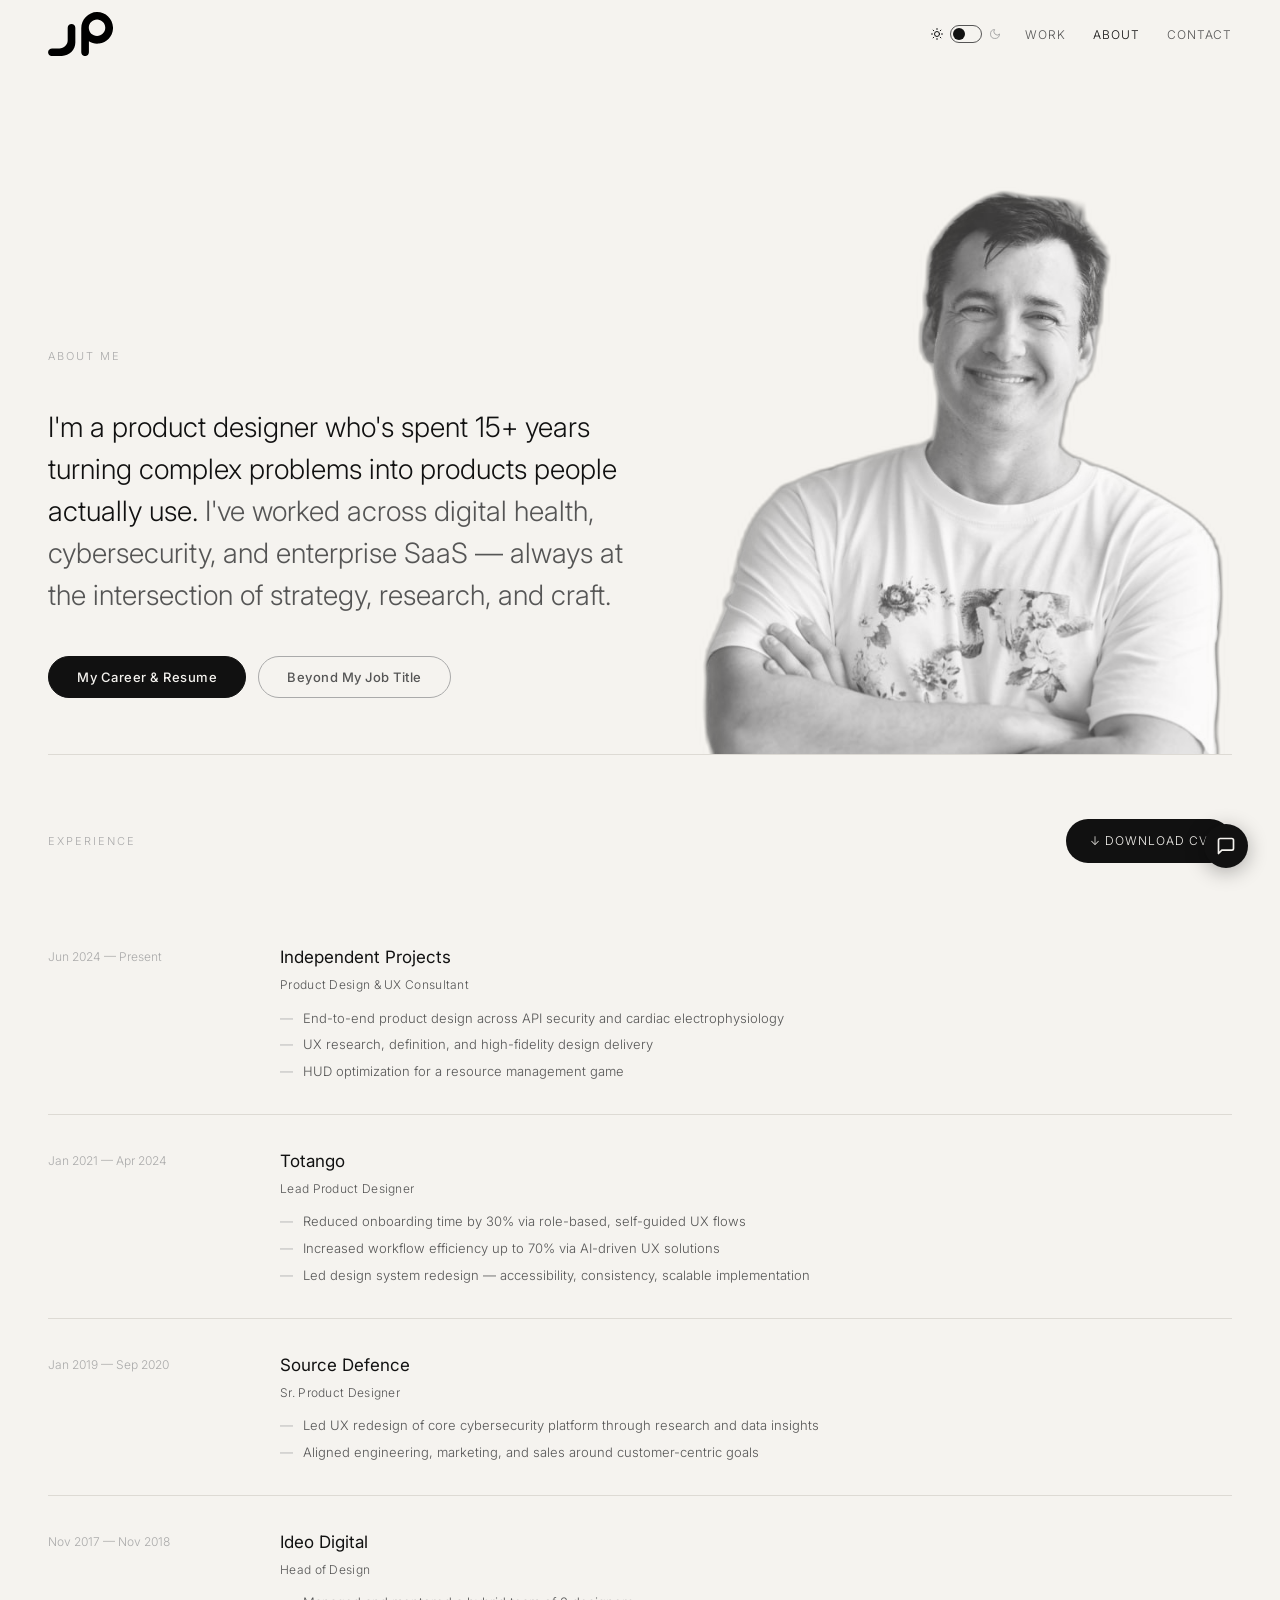
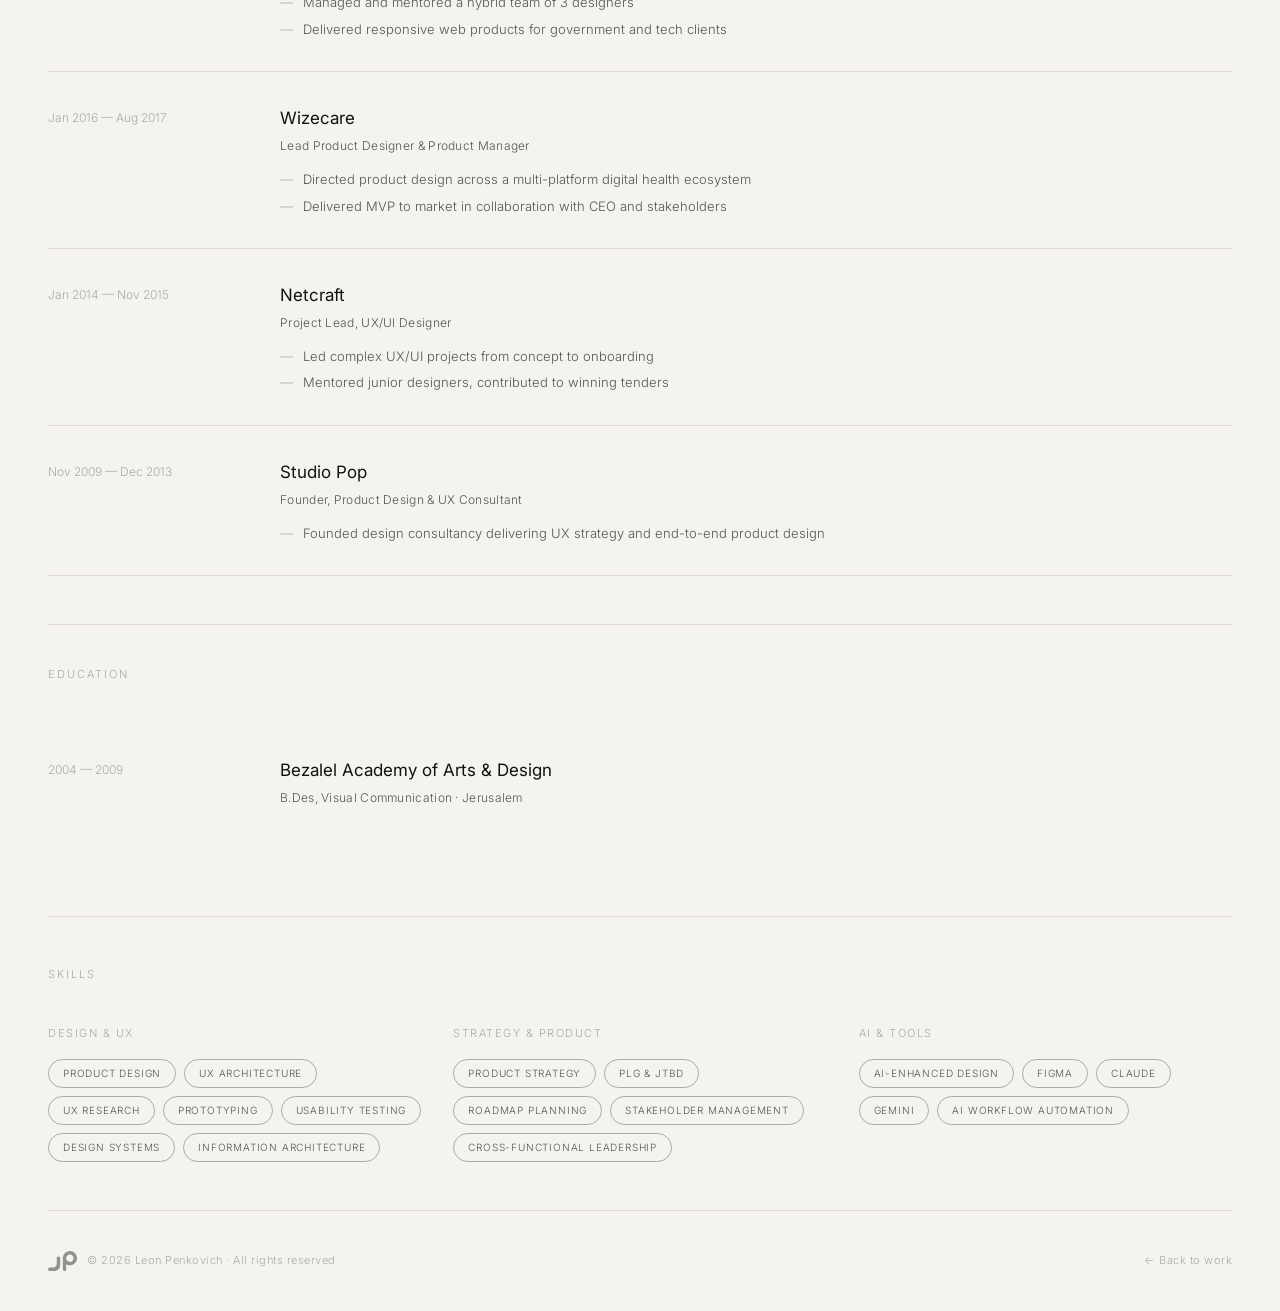
==== about/index.html @ 4296a8f8 "Major update: logo, fonts, thumbnails, chat, nav footer hover effect - Updated logo SVG + dark mode " ====
<!DOCTYPE html>
<html lang="en">
<head>
  <meta charset="UTF-8">
  <meta name="viewport" content="width=device-width, initial-scale=1.0">
  <title>About — Leon Penkovich</title>
  <link rel="stylesheet" href="../css/style.css">
  <link href="https://fonts.googleapis.com/icon?family=Material+Icons" rel="stylesheet">
  <style>
    /* ── About header + tabs ── */
    .about-header {
      padding: 80px 0 0;
      border-bottom: 1px solid var(--border);
      display: flex;
      align-items: flex-end;
      gap: 48px;
    }

    .about-header-text {
      flex: 1;
      padding-bottom: 56px;
      min-width: 0;
    }

    .personal-intro {
      font-size: clamp(20px, 2.5vw, 28px);
      font-weight: 300;
      line-height: 1.5;
      max-width: 680px;
      color: var(--fg);
      margin-bottom: 40px;
    }

    .personal-intro em {
      color: var(--muted);
      font-style: normal;
    }

    .about-tabs {
      display: flex;
      gap: 12px;
      flex-wrap: wrap;
    }

    .about-tab {
      padding: 12px 28px;
      font-size: 13px;
      font-weight: 500;
      letter-spacing: 0.5px;
      border-radius: 999px;
      cursor: pointer;
      border: 1px solid var(--dim);
      background: transparent;
      color: var(--muted);
      transition: color 0.2s, border-color 0.2s, background 0.2s;
      font-family: inherit;
    }

    .about-tab.active {
      background: var(--fg);
      color: var(--bg);
      border-color: var(--fg);
    }

    .about-tab:hover:not(.active) {
      color: var(--fg);
      border-color: var(--fg);
    }

    .about-panel { display: none; }
    .about-panel.visible { display: block; }

    /* ── Personal cards ── */
    .personal-section {
      padding: 64px 0;
    }

    .life-alternating {
      display: flex;
      flex-direction: column;
      gap: 64px;
    }

    .life-item {
      display: flex;
      gap: 64px;
      align-items: center;
    }

    .life-item:nth-child(even) {
      flex-direction: row-reverse;
    }

    .life-item-img {
      width: 340px;
      height: 340px;
      object-fit: cover;
      border-radius: 8px;
      flex-shrink: 0;
      display: block;
    }

    .life-item-text {
      flex: 1;
      display: flex;
      flex-direction: column;
      gap: 10px;
    }

    .life-icon {
      display: flex;
      align-items: center;
      gap: 8px;
      margin-bottom: 2px;
    }

    .life-icon .material-icons {
      font-size: 20px;
      color: var(--muted);
    }

    .life-title {
      font-size: 15px;
      font-weight: 500;
      color: var(--fg);
    }

    .life-desc {
      font-size: 13px;
      color: var(--muted);
      line-height: 1.65;
    }

    /* ── CV section ── */
    .cv-section {
      padding: 64px 0;
      border-bottom: 1px solid var(--border);
    }

    .cv-header-row {
      display: flex;
      justify-content: space-between;
      align-items: center;
      margin-bottom: 48px;
    }

    .cv-download {
      display: inline-flex;
      align-items: center;
      gap: 8px;
      font-size: 12px;
      letter-spacing: 1px;
      text-transform: uppercase;
      color: var(--bg);
      background: var(--fg);
      padding: 12px 24px;
      border-radius: 999px;
      text-decoration: none;
      transition: opacity 0.2s;
    }

    .cv-download:hover { opacity: 0.8; }

    .cv-role {
      display: grid;
      grid-template-columns: 200px 1fr;
      gap: 32px;
      padding: 32px 0;
      border-bottom: 1px solid var(--border);
    }

    .cv-role:last-of-type { border-bottom: none; }

    .cv-period {
      font-size: 12px;
      color: var(--dim);
      padding-top: 4px;
      line-height: 1.6;
    }

    .cv-company {
      font-size: 17px;
      font-weight: 400;
      color: var(--fg);
      margin-bottom: 3px;
    }

    .cv-title {
      font-size: 12px;
      color: var(--muted);
      margin-bottom: 12px;
      letter-spacing: 0.3px;
    }

    .cv-bullets {
      list-style: none;
      display: flex;
      flex-direction: column;
      gap: 6px;
    }

    .cv-bullets li {
      font-size: 13px;
      color: var(--muted);
      line-height: 1.6;
      display: flex;
      gap: 10px;
    }

    .cv-bullets li::before {
      content: '—';
      color: var(--dim);
      flex-shrink: 0;
    }

    /* ── Skills ── */
    .skills-section {
      padding: 48px 0;
      border-bottom: 1px solid var(--border);
    }

    .skills-clusters {
      display: grid;
      grid-template-columns: repeat(3, 1fr);
      gap: 32px;
      margin-top: 32px;
    }

    .skills-cluster-title {
      font-size: 11px;
      letter-spacing: 1.5px;
      text-transform: uppercase;
      color: var(--dim);
      margin-bottom: 16px;
    }

    .skills-tags {
      display: flex;
      flex-wrap: wrap;
      gap: 8px;
    }

    /* Education */
    .edu-row {
      display: grid;
      grid-template-columns: 200px 1fr;
      gap: 32px;
      padding: 32px 0;
    }

    @media (max-width: 900px) {
      .life-item { flex-direction: column !important; gap: 32px; }
      .life-item-img { width: 100%; height: 260px; }
      .skills-clusters { grid-template-columns: 1fr 1fr; }
    }

    @media (max-width: 600px) {
      .cv-role { grid-template-columns: 1fr; gap: 8px; }
      .edu-row { grid-template-columns: 1fr; gap: 8px; }
      .skills-clusters { grid-template-columns: 1fr; }
      .cv-header-row { flex-direction: column; gap: 20px; align-items: flex-start; }
    }
  </style>
</head>
<body class="light">

  <header class="site-nav" id="site-nav">
    <div class="nav-inner">
      <a class="nav-logo" href="/"><img class="nav-logo-img" src="../images/leonpenko_logo.svg" alt="Leon Penkovich"></a>
      <div class="nav-right">
        <button class="nav-toggle" id="theme-toggle" title="Toggle dark/light mode" aria-label="Toggle dark/light mode">
          <span class="nav-toggle-icon sun"><svg width="12" height="12" viewBox="0 0 24 24" fill="none" stroke="currentColor" stroke-width="2" stroke-linecap="round" stroke-linejoin="round"><circle cx="12" cy="12" r="5"/><line x1="12" y1="1" x2="12" y2="3"/><line x1="12" y1="21" x2="12" y2="23"/><line x1="4.22" y1="4.22" x2="5.64" y2="5.64"/><line x1="18.36" y1="18.36" x2="19.78" y2="19.78"/><line x1="1" y1="12" x2="3" y2="12"/><line x1="21" y1="12" x2="23" y2="12"/><line x1="4.22" y1="19.78" x2="5.64" y2="18.36"/><line x1="18.36" y1="5.64" x2="19.78" y2="4.22"/></svg></span>
          <span class="nav-toggle-track"><span class="nav-toggle-thumb"></span></span>
          <span class="nav-toggle-icon moon"><svg width="12" height="12" viewBox="0 0 24 24" fill="none" stroke="currentColor" stroke-width="2" stroke-linecap="round" stroke-linejoin="round"><path d="M21 12.79A9 9 0 1 1 11.21 3 7 7 0 0 0 21 12.79z"/></svg></span>
        </button>
        <ul class="nav-links">
          <li><a href="/#work">Work</a></li>
          <li><a href="/about/" style="color: var(--fg);">About</a></li>
          <li><a href="/#contact">Contact</a></li>
        </ul>
      </div>
    </div>
  </header>

  <div class="wrap">

    <!-- About Header -->
    <section class="about-header">
      <div class="about-header-text">
        <p class="section-label">About Me</p>
        <p class="personal-intro">
          I'm a product designer who's spent 15+ years turning complex problems into products people actually use.
          <em> I've worked across digital health, cybersecurity, and enterprise SaaS — always at the intersection of strategy, research, and craft.</em>
        </p>
        <div class="about-tabs">
          <button class="about-tab active" data-panel="career">My Career &amp; Resume</button>
          <button class="about-tab" data-panel="beyond">Beyond My Job Title</button>
        </div>
      </div>
      <div class="hero-photo">
        <img src="../images/leon-hero.png" alt="Leon Penkovich">
      </div>
    </section>

    <!-- Panel: Career & Resume -->
    <div id="panel-career" class="about-panel visible">

    <!-- CV -->
    <section class="cv-section">
      <div class="cv-header-row">
        <p class="section-label" style="margin-bottom:0;">Experience</p>
        <a class="cv-download" href="https://tinyurl.com/penkoleon" target="_blank" rel="noopener">
          ↓ Download CV
        </a>
      </div>

      <div class="cv-role">
        <div class="cv-period">Jun 2024 — Present</div>
        <div>
          <p class="cv-company">Independent Projects</p>
          <p class="cv-title">Product Design &amp; UX Consultant</p>
          <ul class="cv-bullets">
            <li>End-to-end product design across API security and cardiac electrophysiology</li>
            <li>UX research, definition, and high-fidelity design delivery</li>
            <li>HUD optimization for a resource management game</li>
          </ul>
        </div>
      </div>

      <div class="cv-role">
        <div class="cv-period">Jan 2021 — Apr 2024</div>
        <div>
          <p class="cv-company">Totango</p>
          <p class="cv-title">Lead Product Designer</p>
          <ul class="cv-bullets">
            <li>Reduced onboarding time by 30% via role-based, self-guided UX flows</li>
            <li>Increased workflow efficiency up to 70% via AI-driven UX solutions</li>
            <li>Led design system redesign — accessibility, consistency, scalable implementation</li>
          </ul>
        </div>
      </div>

      <div class="cv-role">
        <div class="cv-period">Jan 2019 — Sep 2020</div>
        <div>
          <p class="cv-company">Source Defence</p>
          <p class="cv-title">Sr. Product Designer</p>
          <ul class="cv-bullets">
            <li>Led UX redesign of core cybersecurity platform through research and data insights</li>
            <li>Aligned engineering, marketing, and sales around customer-centric goals</li>
          </ul>
        </div>
      </div>

      <div class="cv-role">
        <div class="cv-period">Nov 2017 — Nov 2018</div>
        <div>
          <p class="cv-company">Ideo Digital</p>
          <p class="cv-title">Head of Design</p>
          <ul class="cv-bullets">
            <li>Managed and mentored a hybrid team of 3 designers</li>
            <li>Delivered responsive web products for government and tech clients</li>
          </ul>
        </div>
      </div>

      <div class="cv-role">
        <div class="cv-period">Jan 2016 — Aug 2017</div>
        <div>
          <p class="cv-company">Wizecare</p>
          <p class="cv-title">Lead Product Designer &amp; Product Manager</p>
          <ul class="cv-bullets">
            <li>Directed product design across a multi-platform digital health ecosystem</li>
            <li>Delivered MVP to market in collaboration with CEO and stakeholders</li>
          </ul>
        </div>
      </div>

      <div class="cv-role">
        <div class="cv-period">Jan 2014 — Nov 2015</div>
        <div>
          <p class="cv-company">Netcraft</p>
          <p class="cv-title">Project Lead, UX/UI Designer</p>
          <ul class="cv-bullets">
            <li>Led complex UX/UI projects from concept to onboarding</li>
            <li>Mentored junior designers, contributed to winning tenders</li>
          </ul>
        </div>
      </div>

      <div class="cv-role">
        <div class="cv-period">Nov 2009 — Dec 2013</div>
        <div>
          <p class="cv-company">Studio Pop</p>
          <p class="cv-title">Founder, Product Design &amp; UX Consultant</p>
          <ul class="cv-bullets">
            <li>Founded design consultancy delivering UX strategy and end-to-end product design</li>
          </ul>
        </div>
      </div>

      <!-- Education -->
      <div style="margin-top: 48px; padding-top: 40px; border-top: 1px solid var(--border);">
        <p class="section-label">Education</p>
        <div class="edu-row">
          <div class="cv-period">2004 — 2009</div>
          <div>
            <p class="cv-company">Bezalel Academy of Arts &amp; Design</p>
            <p class="cv-title">B.Des, Visual Communication · Jerusalem</p>
          </div>
        </div>
      </div>
    </section>

    <!-- Skills -->
    <section class="skills-section">
      <p class="section-label">Skills</p>
      <div class="skills-clusters">
        <div>
          <p class="skills-cluster-title">Design &amp; UX</p>
          <div class="skills-tags">
            <span class="tag">Product Design</span>
            <span class="tag">UX Architecture</span>
            <span class="tag">UX Research</span>
            <span class="tag">Prototyping</span>
            <span class="tag">Usability Testing</span>
            <span class="tag">Design Systems</span>
            <span class="tag">Information Architecture</span>
          </div>
        </div>
        <div>
          <p class="skills-cluster-title">Strategy &amp; Product</p>
          <div class="skills-tags">
            <span class="tag">Product Strategy</span>
            <span class="tag">PLG &amp; JTBD</span>
            <span class="tag">Roadmap Planning</span>
            <span class="tag">Stakeholder Management</span>
            <span class="tag">Cross-functional Leadership</span>
          </div>
        </div>
        <div>
          <p class="skills-cluster-title">AI &amp; Tools</p>
          <div class="skills-tags">
            <span class="tag">AI-Enhanced Design</span>
            <span class="tag">Figma</span>
            <span class="tag">Claude</span>
            <span class="tag">Gemini</span>
            <span class="tag">AI Workflow Automation</span>
          </div>
        </div>
      </div>
    </section>

    </div><!-- /panel-career -->

    <!-- Panel: Beyond My Job Title -->
    <div id="panel-beyond" class="about-panel">
      <section class="personal-section">
        <div class="life-alternating">

          <div class="life-item">
            <img class="life-item-img" src="../images/about/sports-basketball.jpg" alt="Basketball">
            <div class="life-item-text">
              <div class="life-icon"><span class="material-icons">sports_basketball</span></div>
              <p class="life-title">From hardwood to sand</p>
              <p class="life-desc">After a pro basketball career, I moved to beach volleyball. Still competitive, still loud.</p>
            </div>
          </div>

          <div class="life-item">
            <img class="life-item-img" src="../images/about/gaming-family.jpg" alt="Family gaming">
            <div class="life-item-text">
              <div class="life-icon"><span class="material-icons">sports_esports</span></div>
              <p class="life-title">Gaming since age 7</p>
              <p class="life-desc">Commodore to PlayStation to PC. Couch co-op with my kids by day, late-night with my crew after lights out.</p>
            </div>
          </div>

          <div class="life-item">
            <img class="life-item-img" src="../images/about/sports-beach.jpg" alt="Beach volleyball">
            <div class="life-item-text">
              <div class="life-icon"><span class="material-icons">sports_volleyball</span></div>
              <p class="life-title">Beach volleyball</p>
              <p class="life-desc">Sand, sun, and a lot of "MINE!" — competing on the beach is where I recharge.</p>
            </div>
          </div>

          <div class="life-item">
            <img class="life-item-img" src="../images/about/board-games.jpg" alt="Board games">
            <div class="life-item-text">
              <div class="life-icon"><span class="material-icons">extension</span></div>
              <p class="life-title">Family of dice</p>
              <p class="life-desc">Board games are a family religion. Phones down, laughs up, just enough arguing to keep it fun.</p>
            </div>
          </div>

        </div>
      </section>
    </div><!-- /panel-beyond -->

    <footer>
      <span style="display:flex;align-items:center;gap:10px;">
        <img src="../images/leonpenko_logo.svg" alt="Leon Penkovich" class="footer-logo" style="height:20px;width:auto;opacity:0.4;">
        © 2026 Leon Penkovich · All rights reserved
      </span>
      <a href="/" style="color: var(--dim); text-decoration: none;">← Back to work</a>
    </footer>

  </div>

  <script src="../js/theme.js"></script>
  <script src="../js/chat.js"></script>
  <script>
    document.querySelectorAll('.about-tab').forEach(tab => {
      tab.addEventListener('click', () => {
        document.querySelectorAll('.about-tab').forEach(t => t.classList.remove('active'));
        document.querySelectorAll('.about-panel').forEach(p => p.classList.remove('visible'));
        tab.classList.add('active');
        document.getElementById('panel-' + tab.dataset.panel).classList.add('visible');
      });
    });
  </script>

</body>
</html>
---- css/style.css ----
@import url('https://fonts.googleapis.com/css2?family=Inter:wght@300;400;500&family=Montserrat:wght@300;400;500;600&display=swap');

@view-transition { navigation: auto; }

*, *::before, *::after { box-sizing: border-box; margin: 0; padding: 0; }

/* ── Dark mode (default) ── */
:root {
  --bg:      #0a0a0a;
  --surface: #111111;
  --border:  #1e1e1e;
  --fg:      #e8e4de;
  --muted:   #999999;
  --dim:     #555555;
  --max:     1280px;
}

/* ── Light mode ── */
body.light {
  --bg:      #f5f3ef;
  --surface: #eceae5;
  --border:  #dddad4;
  --fg:      #111111;
  --muted:   #555555;
  --dim:     #aaaaaa;
}

html { scroll-behavior: smooth; }

body {
  background: var(--bg);
  color: var(--fg);
  font-family: 'Inter', system-ui, -apple-system, sans-serif;
  font-weight: 300;
  font-size: 15px;
  line-height: 1.7;
  -webkit-font-smoothing: antialiased;
  transition: background 0.3s, color 0.3s;
}

h1, h2, h3, h4,
.hero-name, .cs-title, .cs-h2, .step-title, .problem-title, .metric-value, .case-card-company {
  font-family: 'Montserrat', 'Inter', sans-serif;
  font-weight: 600;
}

/* ── Layout ── */
.wrap {
  max-width: var(--max);
  margin: 0 auto;
  padding: 0 48px;
}

/* ── Sticky Nav ── */
.site-nav {
  position: sticky;
  top: 0;
  z-index: 200;
  background: var(--bg);
  border-bottom: 1px solid transparent;
  transition: border-color 0.2s, background 0.3s;
}

.site-nav.scrolled {
  border-bottom-color: var(--border);
  backdrop-filter: blur(12px);
  -webkit-backdrop-filter: blur(12px);
  background: color-mix(in srgb, var(--bg) 85%, transparent);
}

.nav-inner {
  max-width: var(--max);
  margin: 0 auto;
  padding: 0 48px;
  height: 68px;
  display: flex;
  justify-content: space-between;
  align-items: center;
}

.nav-logo {
  text-decoration: none;
  display: flex;
  align-items: center;
}

.nav-logo-img {
  height: 44px;
  width: auto;
  display: block;
  transform-origin: left center;
  transition: transform 0.3s ease;
}

body:not(.light) .nav-logo-img,
body:not(.light) .footer-logo {
  filter: invert(1);
}

.site-nav.scrolled .nav-logo-img {
  transform: scale(0.6);
}

.nav-links {
  display: flex;
  gap: 28px;
  list-style: none;
  align-items: center;
}

.nav-links a {
  font-size: 12px;
  letter-spacing: 0.8px;
  text-transform: uppercase;
  color: var(--muted);
  text-decoration: none;
  transition: color 0.2s;
}

.nav-links a:hover { color: var(--fg); }

/* ── Nav right group ── */
.nav-right {
  display: flex;
  align-items: center;
  gap: 24px;
}

/* ── Nav Theme Toggle ── */
.nav-toggle {
  background: none;
  border: none;
  cursor: pointer;
  padding: 0;
  display: flex;
  align-items: center;
  gap: 7px;
}

.nav-toggle-icon {
  display: flex;
  align-items: center;
  color: var(--dim);
  transition: color 0.3s;
}

body.light  .nav-toggle-icon.sun  { color: var(--fg);   }
body:not(.light) .nav-toggle-icon.moon { color: var(--muted); }

.nav-toggle-track {
  width: 32px;
  height: 18px;
  border-radius: 999px;
  border: 1px solid var(--dim);
  position: relative;
  display: block;
  transition: border-color 0.3s;
}

body.light .nav-toggle-track { border-color: var(--muted); }

.nav-toggle-thumb {
  position: absolute;
  top: 2px;
  left: 2px;
  width: 12px;
  height: 12px;
  border-radius: 50%;
  background: var(--muted);
  transition: transform 0.3s, background 0.3s;
  transform: translateX(14px);
}

body.light .nav-toggle-thumb {
  transform: translateX(0);
  background: var(--fg);
}

/* ── Home Hero ── */
.hero {
  padding: 100px 0 0;
  border-bottom: 1px solid var(--border);
  display: flex;
  align-items: flex-end;
  gap: 48px;
}

.hero-text {
  flex: 1;
  padding-bottom: 88px;
  min-width: 0;
}

.hero-photo {
  flex-shrink: 0;
  align-self: flex-end;
  line-height: 0;
}

.hero-photo img {
  height: 605px;
  width: auto;
  display: block;
  view-transition-name: leon-photo;
}

.hero-name {
  font-size: clamp(52px, 6.5vw, 96px);
  font-weight: 300;
  line-height: 1.05;
  letter-spacing: -2px;
  color: var(--fg);
  margin-bottom: 20px;
}

.hero-tagline {
  margin-bottom: 36px;
  font-size: clamp(16px, 1.4vw, 20px);
  font-weight: 400;
  font-weight: 300;
  color: var(--muted);
  max-width: 560px;
  line-height: 1.65;
  margin-bottom: 36px;
}

.hero-tagline br + em {
  display: block;
  margin-top: 10px;
}

.hero-tagline em {
  color: var(--fg);
  font-style: normal;
  font-weight: 500;
}

.hero-cta {
  display: inline-flex;
  gap: 12px;
  align-items: center;
  flex-wrap: wrap;
}

.hero-cta a {
  font-size: 13px;
  font-weight: 500;
  letter-spacing: 0.5px;
  text-decoration: none;
  padding: 12px 28px;
  border-radius: 999px;
  transition: opacity 0.2s, color 0.2s, border-color 0.2s;
}

.hero-cta .cta-primary {
  background: var(--fg);
  color: var(--bg);
  border: 1px solid var(--fg);
}

.hero-cta .cta-primary:hover { opacity: 0.8; }

.hero-cta .cta-secondary {
  background: transparent;
  color: var(--muted);
  border: 1px solid var(--dim);
}

.hero-cta .cta-secondary:hover {
  color: var(--fg);
  border-color: var(--fg);
}

/* ── Beyond the Job Title ── */
.beyond-section {
  padding: 64px 0;
  border-bottom: 1px solid var(--border);
}

.beyond-grid {
  display: grid;
  grid-template-columns: 1fr 1fr;
  gap: 40px;
  margin-top: 32px;
}

.beyond-item {
  display: flex;
  gap: 16px;
}

.beyond-icon {
  font-size: 20px;
  flex-shrink: 0;
  margin-top: 2px;
}

.beyond-text {}

.beyond-title {
  font-size: 14px;
  font-weight: 400;
  color: var(--fg);
  margin-bottom: 4px;
}

.beyond-desc {
  font-size: 13px;
  color: var(--muted);
  line-height: 1.7;
}

/* ── Work List ── */
.work-section {
  padding: 64px 0;
  border-bottom: 1px solid var(--border);
}

.section-label {
  font-size: 11px;
  letter-spacing: 2px;
  text-transform: uppercase;
  color: var(--dim);
  margin-bottom: 40px;
}

.case-list { list-style: none; }

.case-item { border-top: 1px solid var(--border); }
.case-item:last-child { border-bottom: 1px solid var(--border); }

.case-link {
  display: grid;
  grid-template-columns: 56px 1fr auto 32px;
  align-items: center;
  gap: 20px;
  padding: 32px 0;
  text-decoration: none;
  color: inherit;
  transition: opacity 0.2s;
}

.case-link:hover { opacity: 0.6; }

.case-num {
  font-size: 28px;
  font-weight: 300;
  color: var(--dim);
  letter-spacing: -1px;
  line-height: 1;
}

.case-company {
  font-size: 22px;
  font-weight: 400;
  color: var(--fg);
  margin-bottom: 4px;
}

.case-desc {
  font-size: 13px;
  color: var(--muted);
}

.case-tags {
  display: flex;
  gap: 8px;
  flex-wrap: wrap;
  justify-content: flex-end;
}

.tag {
  font-size: 10px;
  letter-spacing: 0.8px;
  text-transform: uppercase;
  color: var(--muted);
  padding: 5px 14px;
  border: 1px solid var(--dim);
  border-radius: 999px;
}

.case-arrow {
  font-size: 20px;
  color: var(--dim);
  transition: transform 0.2s, color 0.2s;
  text-align: right;
}

.case-link:hover .case-arrow {
  transform: translate(4px, -4px);
  color: var(--fg);
}

.case-thumb {
  width: 100%;
  aspect-ratio: 16/7;
  object-fit: cover;
  object-position: top;
  display: block;
  filter: grayscale(15%) brightness(0.85);
  transition: filter 0.3s;
  border-radius: 2px;
  margin-bottom: 32px;
}

.case-item:hover .case-thumb {
  filter: grayscale(0%) brightness(0.95);
}

body.light .case-thumb {
  filter: grayscale(10%) brightness(1);
}

/* ── Contact Section ── */
.contact-section {
  padding: 64px 0;
  border-bottom: 1px solid var(--border);
}

.contact-intro {
  font-size: 15px;
  color: var(--muted);
  max-width: 480px;
  line-height: 1.7;
  margin-bottom: 40px;
}

.contact-layout {
  display: grid;
  grid-template-columns: 1fr 1fr;
  gap: 48px;
  align-items: start;
}

.contact-links-col {}

.contact-row {
  display: flex;
  justify-content: space-between;
  align-items: center;
  padding: 16px 0;
  border-bottom: 1px solid var(--border);
  text-decoration: none;
  color: inherit;
  transition: opacity 0.2s;
}

.contact-row:first-child { border-top: 1px solid var(--border); }
.contact-row:hover { opacity: 0.6; }

.contact-row-label {
  font-size: 11px;
  letter-spacing: 1.5px;
  text-transform: uppercase;
  color: var(--dim);
}

.contact-row-value {
  font-size: 13px;
  color: var(--muted);
}

/* Email form */
.contact-form {
  display: flex;
  flex-direction: column;
  gap: 12px;
}

.form-field {
  display: flex;
  flex-direction: column;
  gap: 6px;
}

.form-label {
  font-size: 10px;
  letter-spacing: 1.5px;
  text-transform: uppercase;
  color: var(--dim);
}

.form-input,
.form-textarea {
  background: var(--surface);
  border: 1px solid var(--border);
  border-radius: 8px;
  padding: 12px 14px;
  font-family: inherit;
  font-size: 13px;
  font-weight: 300;
  color: var(--fg);
  outline: none;
  transition: border-color 0.2s;
  resize: none;
}

.form-input:focus,
.form-textarea:focus {
  border-color: var(--muted);
}

.form-input::placeholder,
.form-textarea::placeholder {
  color: var(--dim);
}

.form-textarea { height: 100px; }

.form-submit {
  background: var(--fg);
  color: var(--bg);
  border: none;
  padding: 13px 28px;
  font-family: inherit;
  font-size: 12px;
  font-weight: 500;
  letter-spacing: 1px;
  text-transform: uppercase;
  cursor: pointer;
  border-radius: 999px;
  transition: opacity 0.2s;
  align-self: flex-start;
}

.form-submit:hover { opacity: 0.8; }

/* ── Footer ── */
footer {
  padding: 40px 0;
  display: flex;
  justify-content: space-between;
  align-items: center;
}

footer span, footer a {
  font-size: 11px;
  color: var(--dim);
  letter-spacing: 0.5px;
  text-decoration: none;
}

/* ══════════════════════════════════════
   CASE STUDY PAGES
══════════════════════════════════════ */

.cs-back {
  padding: 24px 0 0;
  font-size: 12px;
  letter-spacing: 1px;
  text-transform: uppercase;
  color: var(--dim);
  text-decoration: none;
  display: inline-flex;
  align-items: center;
  gap: 8px;
  transition: color 0.2s;
}

.cs-back:hover { color: var(--fg); }

.cs-hero {
  padding: 48px 0 64px;
  border-bottom: 1px solid var(--border);
}

.cs-index {
  font-size: 11px;
  letter-spacing: 2px;
  text-transform: uppercase;
  color: var(--dim);
  margin-bottom: 20px;
}

.cs-title {
  font-size: clamp(36px, 4vw, 60px);
  font-weight: 300;
  line-height: 1.2;
  letter-spacing: -0.3px;
  margin-bottom: 20px;
}

.cs-subtitle {
  font-size: 14px;
  color: var(--muted);
  max-width: 520px;
  line-height: 1.7;
  margin-bottom: 36px;
}

.cs-meta {
  display: flex;
  gap: 40px;
  flex-wrap: wrap;
}

.cs-meta-label {
  font-size: 10px;
  letter-spacing: 1.5px;
  text-transform: uppercase;
  color: var(--dim);
  margin-bottom: 6px;
}

.cs-meta-value {
  font-size: 13px;
  color: var(--muted);
}

.cs-body { padding: 72px 0; }

.cs-section { margin-bottom: 72px; }

.cs-section-header {
  display: flex;
  align-items: center;
  gap: 20px;
  margin-bottom: 36px;
  padding-bottom: 20px;
  border-bottom: 1px solid var(--border);
}

.cs-section-num {
  font-size: 52px;
  font-weight: 300;
  letter-spacing: -3px;
  color: var(--border);
  line-height: 1;
  flex-shrink: 0;
}

body.light .cs-section-num { color: var(--dim); opacity: 0.3; }

.cs-section-title {
  font-size: 12px;
  letter-spacing: 2px;
  text-transform: uppercase;
  color: var(--muted);
  font-weight: 500;
}

.cs-h2 {
  font-size: clamp(22px, 3.5vw, 30px);
  font-weight: 300;
  line-height: 1.3;
  color: var(--fg);
  margin-bottom: 16px;
  letter-spacing: -0.2px;
}

.cs-p {
  font-size: 14px;
  color: var(--muted);
  line-height: 1.85;
  max-width: 600px;
}

.cs-p + .cs-p { margin-top: 16px; }

.problem-grid {
  display: grid;
  grid-template-columns: repeat(auto-fit, minmax(200px, 1fr));
  gap: 1px;
  background: var(--border);
  margin-top: 32px;
  border-radius: 8px;
  overflow: hidden;
}

.problem-card {
  background: var(--bg);
  padding: 28px 24px;
}

.problem-num {
  font-size: 10px;
  letter-spacing: 2px;
  text-transform: uppercase;
  color: var(--dim);
  margin-bottom: 12px;
}

.problem-title {
  font-size: 15px;
  font-weight: 400;
  color: var(--fg);
  margin-bottom: 10px;
  line-height: 1.4;
}

.problem-body {
  font-size: 12px;
  color: var(--muted);
  line-height: 1.7;
}

.problem-who {
  margin-top: 12px;
  font-size: 11px;
  color: var(--dim);
  letter-spacing: 0.5px;
}

.research-list { list-style: none; margin-top: 24px; }

.research-item {
  display: flex;
  gap: 16px;
  padding: 20px 0;
  border-bottom: 1px solid var(--border);
}

.research-item:first-child { border-top: 1px solid var(--border); }

.research-dot {
  width: 6px;
  height: 6px;
  border-radius: 50%;
  background: var(--dim);
  flex-shrink: 0;
  margin-top: 8px;
}

.research-text {
  font-size: 13px;
  color: var(--muted);
  line-height: 1.7;
}

.execution-step {
  margin-bottom: 48px;
  padding-bottom: 48px;
  border-bottom: 1px solid var(--border);
}

.execution-step:last-child { border-bottom: none; padding-bottom: 0; }

.step-label {
  font-size: 10px;
  letter-spacing: 2px;
  text-transform: uppercase;
  color: var(--dim);
  margin-bottom: 12px;
}

.step-title {
  font-size: 20px;
  font-weight: 400;
  color: var(--fg);
  margin-bottom: 12px;
  line-height: 1.3;
}

.step-body {
  font-size: 13px;
  color: var(--muted);
  line-height: 1.8;
  max-width: 580px;
}

.cs-img {
  width: 100%;
  display: block;
  border-radius: 8px;
  margin: 28px 0;
  border: 1px solid var(--border);
  cursor: zoom-in;
}

.metrics-grid {
  display: grid;
  grid-template-columns: repeat(auto-fit, minmax(160px, 1fr));
  gap: 1px;
  background: var(--border);
  margin-top: 32px;
  border-radius: 8px;
  overflow: hidden;
}

.metric {
  background: var(--bg);
  padding: 32px 24px;
}

.metric-value {
  font-size: clamp(32px, 5vw, 48px);
  font-weight: 300;
  color: var(--fg);
  letter-spacing: -1px;
  line-height: 1;
  margin-bottom: 10px;
}

.metric-label {
  font-size: 12px;
  color: var(--muted);
  line-height: 1.5;
}

.quote-block {
  border-left: 1px solid var(--border);
  padding: 4px 24px;
  margin: 28px 0;
}

.quote-text {
  font-size: 15px;
  color: var(--fg);
  font-weight: 300;
  line-height: 1.7;
  font-style: italic;
}

.quote-attr {
  margin-top: 10px;
  font-size: 11px;
  color: var(--dim);
  letter-spacing: 0.5px;
}

/* ── Case Study Next/Prev ── */
.cs-nav-footer {
  display: grid;
  grid-template-columns: 1fr 1fr;
  gap: 2px;
  background: var(--border);
  margin-top: 80px;
  border-radius: 8px;
  overflow: hidden;
}

.cs-nav-link {
  background: var(--bg);
  padding: 36px 40px;
  text-decoration: none;
  color: inherit;
  display: flex;
  flex-direction: column;
  gap: 8px;
  position: relative;
  overflow: hidden;
  transition: background 0.3s;
}

.cs-nav-link::before {
  content: '';
  position: absolute;
  inset: 0;
  background-image: var(--thumb);
  background-size: cover;
  background-position: center top;
  filter: grayscale(100%) brightness(0.5);
  opacity: 0;
  transition: opacity 0.4s ease;
  z-index: 0;
}

.cs-nav-link:hover::before {
  opacity: 0.5;
}

.cs-nav-link:hover { background: var(--bg); }

.cs-nav-link > * {
  position: relative;
  z-index: 1;
}

.cs-nav-link.next { text-align: right; align-items: flex-end; }

.cs-nav-direction {
  font-size: 10px;
  letter-spacing: 2px;
  text-transform: uppercase;
  color: var(--dim);
}

.cs-nav-name {
  font-size: 20px;
  font-weight: 300;
  color: var(--fg);
}

.cs-nav-desc {
  font-size: 12px;
  color: var(--muted);
}

/* ── Lightbox ── */
.lightbox-overlay {
  display: none;
  position: fixed;
  inset: 0;
  background: rgba(0,0,0,0.92);
  z-index: 1000;
  align-items: center;
  justify-content: center;
  padding: 24px;
  cursor: zoom-out;
}

body.light .lightbox-overlay {
  background: rgba(240,237,232,0.95);
}

body.light .lightbox-close {
  color: #999;
}

body.light .lightbox-close:hover {
  color: #111;
}

.lightbox-overlay.open { display: flex; }

.lightbox-img {
  max-width: 100%;
  max-height: 90vh;
  object-fit: contain;
  border-radius: 4px;
  box-shadow: 0 0 80px rgba(0,0,0,0.8);
  cursor: default;
}

.lightbox-close {
  position: fixed;
  top: 20px;
  right: 24px;
  background: none;
  border: none;
  color: #888;
  font-size: 32px;
  cursor: pointer;
  line-height: 1;
  padding: 4px;
  transition: color 0.2s;
}

.lightbox-close:hover { color: #fff; }

/* ── Chat Widget ── */
#chat-widget {
  position: fixed;
  bottom: 32px;
  right: 32px;
  z-index: 400;
}

.chat-btn {
  width: 44px;
  height: 44px;
  border-radius: 50%;
  background: var(--fg);
  color: var(--bg);
  border: none;
  cursor: pointer;
  display: flex;
  align-items: center;
  justify-content: center;
  box-shadow: 0 4px 20px rgba(0,0,0,0.3);
  transition: background 0.3s, color 0.3s, transform 0.2s;
}

.chat-btn:hover,
.chat-btn.active { transform: scale(1.1); }

.chat-panel {
  position: absolute;
  bottom: 56px;
  right: 0;
  width: 320px;
  height: 480px;
  background: var(--bg);
  border: 1px solid var(--border);
  border-radius: 12px;
  overflow: hidden;
  box-shadow: 0 8px 40px rgba(0,0,0,0.25);
  display: flex;
  flex-direction: column;
  transform: scale(0.95) translateY(10px);
  transform-origin: bottom right;
  opacity: 0;
  pointer-events: none;
  transition: transform 0.2s, opacity 0.2s;
}

.chat-panel.open {
  transform: scale(1) translateY(0);
  opacity: 1;
  pointer-events: all;
}

.chat-header {
  display: flex;
  justify-content: space-between;
  align-items: center;
  padding: 14px 16px;
  border-bottom: 1px solid var(--border);
  background: var(--surface);
  flex-shrink: 0;
}

.chat-header-left {
  display: flex;
  align-items: center;
  gap: 10px;
}

.chat-avatar {
  width: 34px;
  height: 34px;
  border-radius: 50%;
  background: var(--fg);
  color: var(--bg);
  display: flex;
  align-items: center;
  justify-content: center;
  font-size: 10px;
  font-weight: 500;
  letter-spacing: 0.5px;
  flex-shrink: 0;
}

.chat-hname {
  font-size: 13px;
  font-weight: 500;
  color: var(--fg);
}

.chat-hsub {
  font-size: 11px;
  color: var(--dim);
  margin-top: 1px;
}

.chat-close {
  background: none;
  border: none;
  color: var(--dim);
  font-size: 22px;
  line-height: 1;
  cursor: pointer;
  padding: 2px;
  transition: color 0.2s;
  font-family: inherit;
}

.chat-close:hover { color: var(--fg); }

.chat-msgs {
  flex: 1;
  overflow-y: auto;
  padding: 16px;
  display: flex;
  flex-direction: column;
  gap: 8px;
  scroll-behavior: smooth;
}

.chat-msgs::-webkit-scrollbar { width: 3px; }
.chat-msgs::-webkit-scrollbar-track { background: transparent; }
.chat-msgs::-webkit-scrollbar-thumb { background: var(--border); border-radius: 2px; }

.chat-bubble {
  max-width: 88%;
  font-size: 13px;
  line-height: 1.6;
  padding: 9px 13px;
  border-radius: 12px;
}

.chat-bubble.bot {
  background: var(--surface);
  color: var(--fg);
  align-self: flex-start;
  border-bottom-left-radius: 3px;
}

.chat-bubble.user {
  background: var(--fg);
  color: var(--bg);
  align-self: flex-end;
  border-bottom-right-radius: 3px;
}

.chat-typing {
  display: flex;
  gap: 5px;
  padding: 11px 14px;
  background: var(--surface);
  border-radius: 12px;
  border-bottom-left-radius: 3px;
  align-self: flex-start;
  width: 50px;
}

.chat-typing span {
  width: 5px;
  height: 5px;
  border-radius: 50%;
  background: var(--dim);
  animation: chat-dot 1.2s infinite;
}

.chat-typing span:nth-child(2) { animation-delay: 0.2s; }
.chat-typing span:nth-child(3) { animation-delay: 0.4s; }

@keyframes chat-dot {
  0%, 60%, 100% { opacity: 0.3; transform: translateY(0); }
  30%            { opacity: 1;   transform: translateY(-4px); }
}

.chat-foot { flex-shrink: 0; }

.chat-opts {
  display: flex;
  flex-wrap: wrap;
  gap: 8px;
  padding: 12px 16px 14px;
}

.chat-opt {
  font-size: 12px;
  padding: 7px 15px;
  border: 1px solid var(--dim);
  border-radius: 999px;
  background: transparent;
  color: var(--muted);
  cursor: pointer;
  font-family: inherit;
  letter-spacing: 0.3px;
  transition: color 0.2s, border-color 0.2s;
}

.chat-opt:hover {
  color: var(--fg);
  border-color: var(--fg);
}

.chat-input-wrap {
  display: flex;
  gap: 8px;
  padding: 10px 14px 12px;
  border-top: 1px solid var(--border);
}

.chat-input-field {
  flex: 1;
  background: var(--surface);
  border: 1px solid var(--border);
  border-radius: 999px;
  padding: 8px 14px;
  font-family: inherit;
  font-size: 13px;
  color: var(--fg);
  outline: none;
  transition: border-color 0.2s;
}

.chat-input-field:focus { border-color: var(--muted); }
.chat-input-field::placeholder { color: var(--dim); }

.chat-send-btn {
  background: var(--fg);
  color: var(--bg);
  border: none;
  border-radius: 50%;
  width: 34px;
  height: 34px;
  flex-shrink: 0;
  cursor: pointer;
  display: flex;
  align-items: center;
  justify-content: center;
  transition: opacity 0.2s;
}

.chat-send-btn:hover { opacity: 0.8; }

.chat-form {
  display: flex;
  flex-direction: column;
  gap: 8px;
  padding: 12px 14px 14px;
  border-top: 1px solid var(--border);
}

.chat-form input,
.chat-form textarea {
  background: var(--surface);
  border: 1px solid var(--border);
  border-radius: 8px;
  padding: 8px 12px;
  font-family: inherit;
  font-size: 13px;
  color: var(--fg);
  outline: none;
  transition: border-color 0.2s;
  resize: none;
}

.chat-form input:focus,
.chat-form textarea:focus { border-color: var(--muted); }

.chat-form input::placeholder,
.chat-form textarea::placeholder { color: var(--dim); }

.chat-form textarea { height: 60px; }

.chat-form-send {
  background: var(--fg);
  color: var(--bg);
  border: none;
  border-radius: 999px;
  padding: 10px;
  font-family: inherit;
  font-size: 12px;
  font-weight: 500;
  letter-spacing: 0.5px;
  cursor: pointer;
  transition: opacity 0.2s;
}

.chat-form-send:hover { opacity: 0.8; }

.chat-form-cal {
  background: transparent;
  color: var(--muted);
  border: none;
  font-family: inherit;
  font-size: 11px;
  letter-spacing: 0.3px;
  cursor: pointer;
  padding: 4px 0;
  text-align: center;
  transition: color 0.2s;
}

.chat-form-cal:hover { color: var(--fg); }

/* ── Mobile ── */
@media (max-width: 900px) {
  .contact-layout { grid-template-columns: 1fr; }
}

@media (max-width: 900px) {
  .hero-photo { display: none; }
}

@media (max-width: 640px) {
  .wrap { padding: 0 20px; }
  .nav-inner { padding: 0 20px; }
  .beyond-grid { grid-template-columns: 1fr; }
  .case-link { grid-template-columns: 40px 1fr 24px; }
  .case-tags { display: none; }
  .contact-layout { grid-template-columns: 1fr; }
  .cs-meta { gap: 24px; }
  .problem-grid { grid-template-columns: 1fr; }
  .metrics-grid { grid-template-columns: 1fr 1fr; }
  .theme-toggle { bottom: 20px; right: 20px; }
}
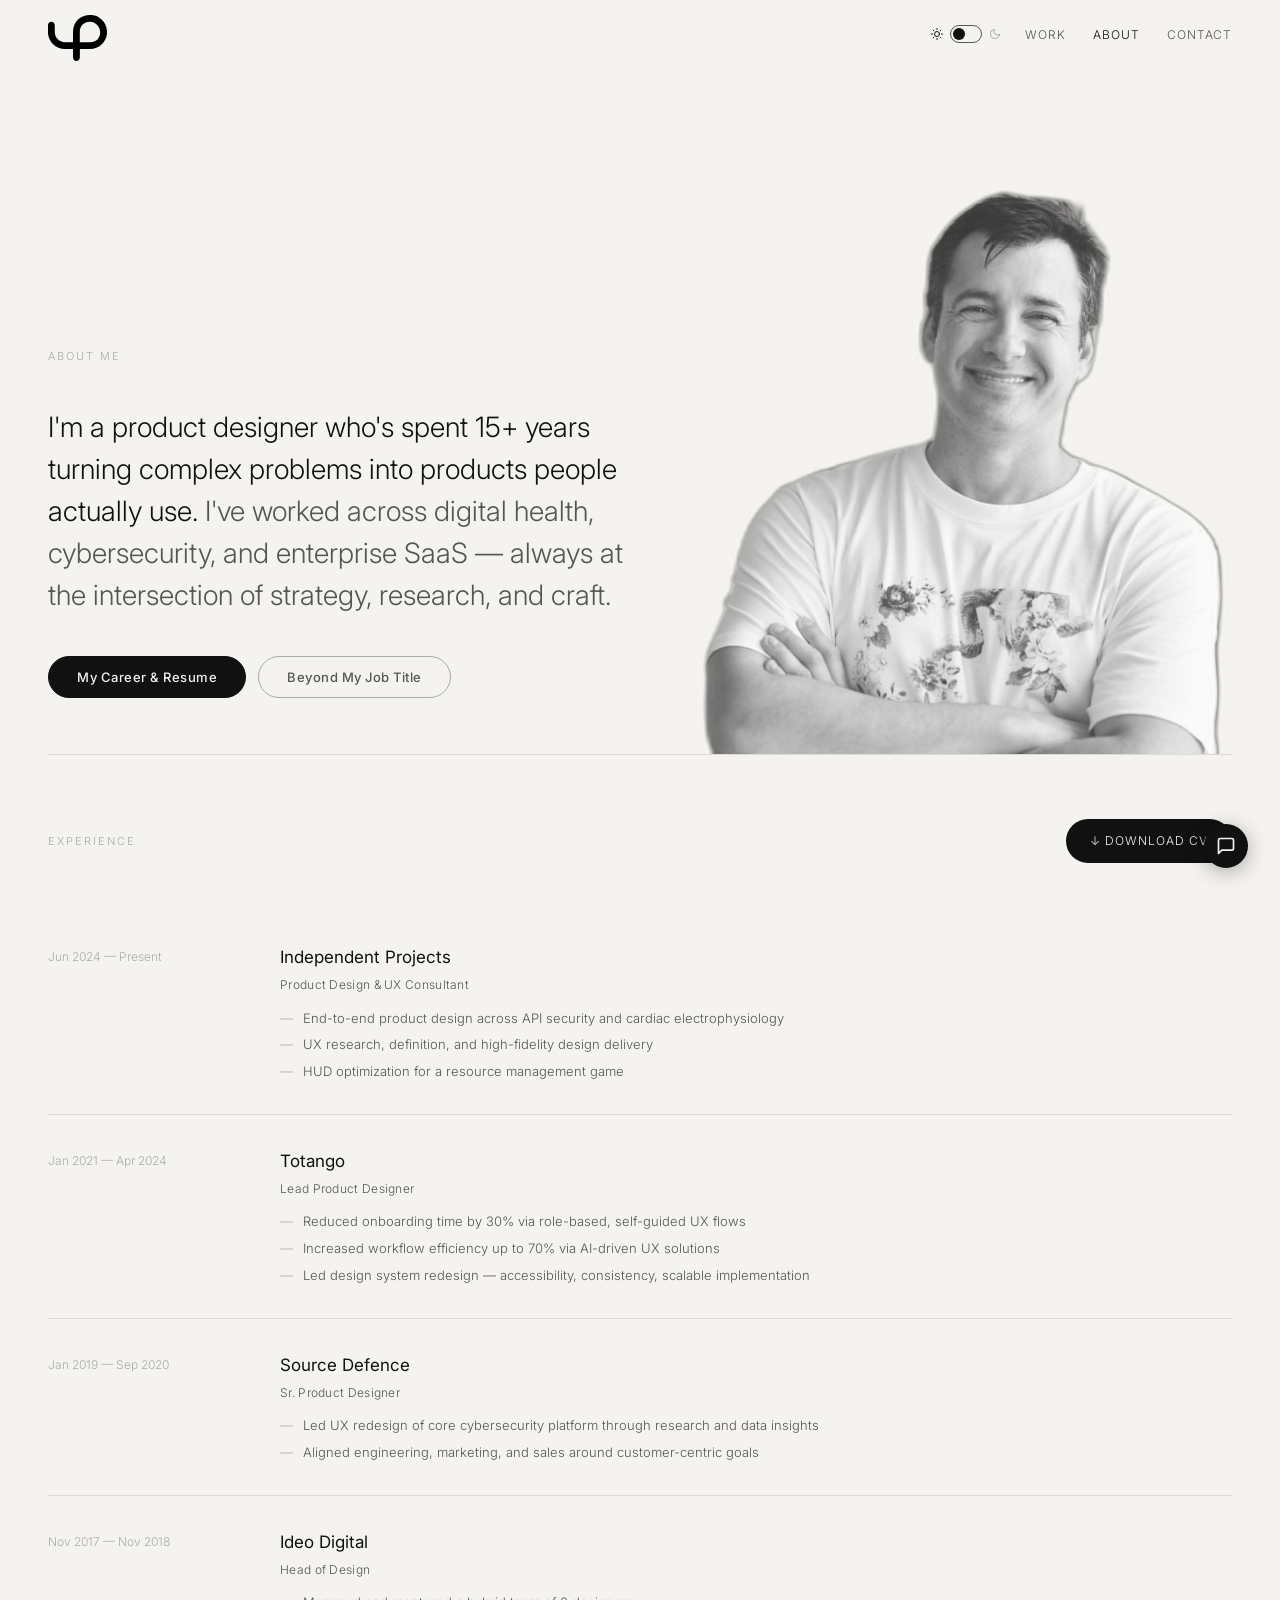
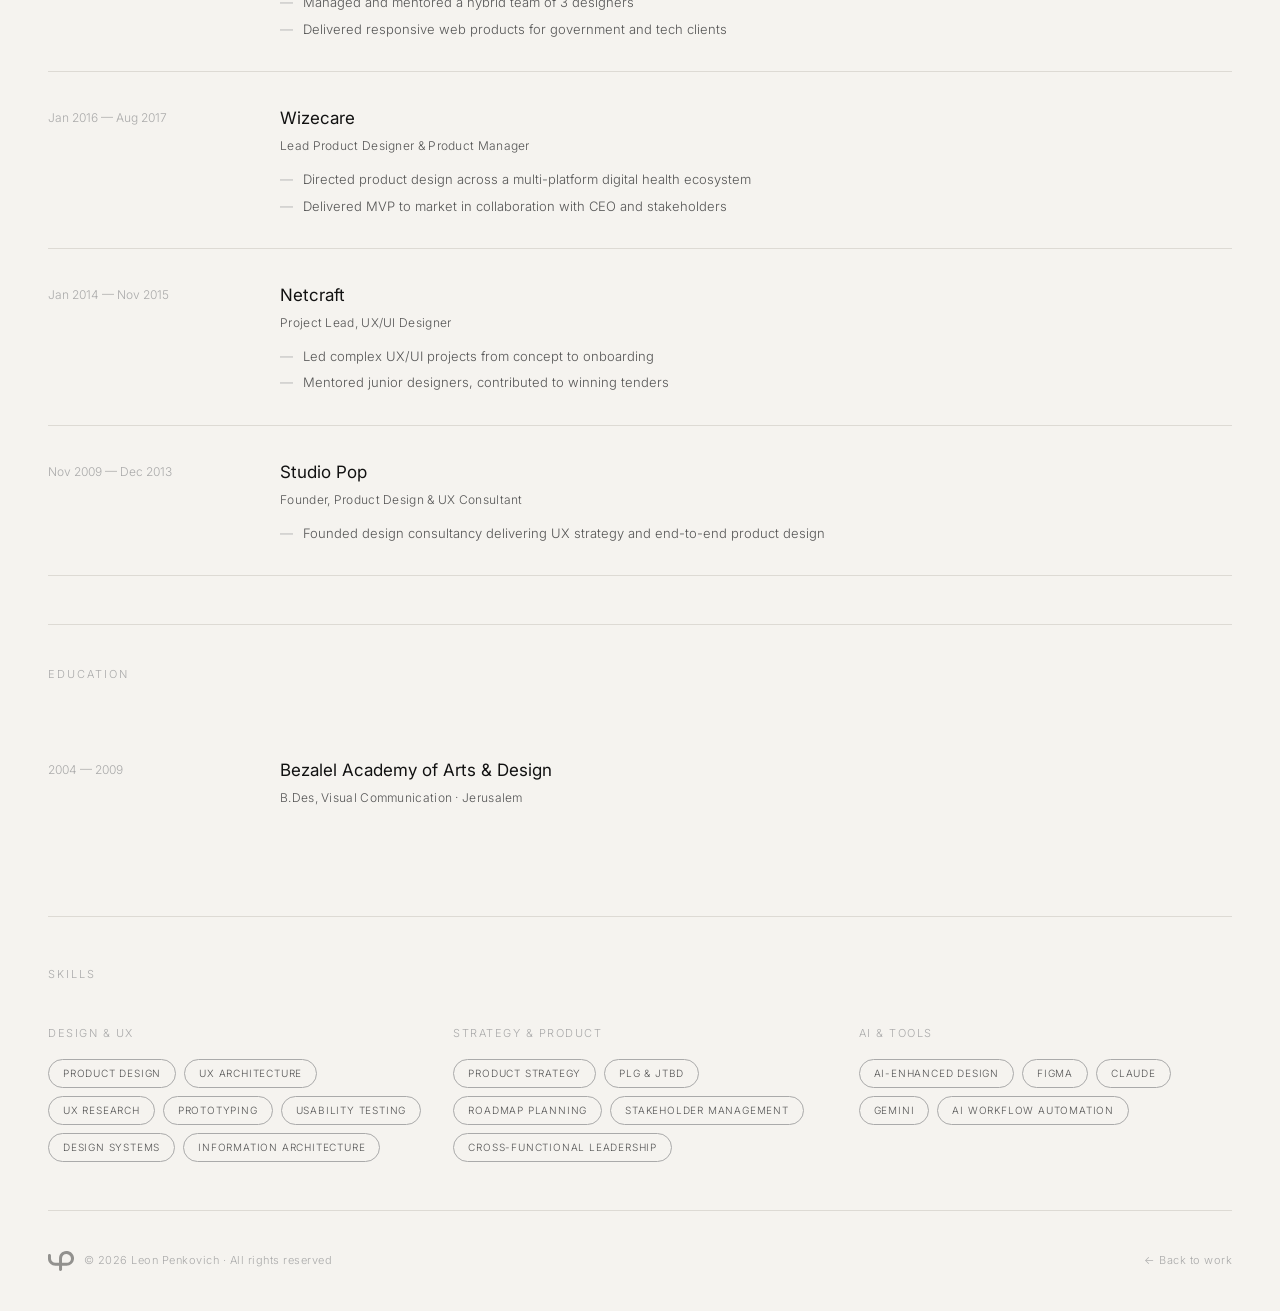
==== commit 88159db4: "Add new logo, favicon, and chat avatar; improve nav and interactions - Replace leonpenko_logo.svg wi" ====
--- a/about/index.html
+++ b/about/index.html
@@ -2,6 +2,7 @@
 <html lang="en">
 <head>
   <meta charset="UTF-8">
+  <link rel="icon" type="image/svg+xml" href="/favicon.svg">
   <meta name="viewport" content="width=device-width, initial-scale=1.0">
   <title>About — Leon Penkovich</title>
   <link rel="stylesheet" href="../css/style.css">
@@ -266,7 +267,7 @@
 
   <header class="site-nav" id="site-nav">
     <div class="nav-inner">
-      <a class="nav-logo" href="/"><img class="nav-logo-img" src="../images/leonpenko_logo.svg" alt="Leon Penkovich"></a>
+      <a class="nav-logo" href="/"><img class="nav-logo-img" src="../images/lp_logo.svg" alt="Leon Penkovich"></a>
       <div class="nav-right">
         <button class="nav-toggle" id="theme-toggle" title="Toggle dark/light mode" aria-label="Toggle dark/light mode">
           <span class="nav-toggle-icon sun"><svg width="12" height="12" viewBox="0 0 24 24" fill="none" stroke="currentColor" stroke-width="2" stroke-linecap="round" stroke-linejoin="round"><circle cx="12" cy="12" r="5"/><line x1="12" y1="1" x2="12" y2="3"/><line x1="12" y1="21" x2="12" y2="23"/><line x1="4.22" y1="4.22" x2="5.64" y2="5.64"/><line x1="18.36" y1="18.36" x2="19.78" y2="19.78"/><line x1="1" y1="12" x2="3" y2="12"/><line x1="21" y1="12" x2="23" y2="12"/><line x1="4.22" y1="19.78" x2="5.64" y2="18.36"/><line x1="18.36" y1="5.64" x2="19.78" y2="4.22"/></svg></span>
@@ -500,7 +501,7 @@
 
     <footer>
       <span style="display:flex;align-items:center;gap:10px;">
-        <img src="../images/leonpenko_logo.svg" alt="Leon Penkovich" class="footer-logo" style="height:20px;width:auto;opacity:0.4;">
+        <img src="../images/lp_logo.svg" alt="Leon Penkovich" class="footer-logo" style="height:20px;width:auto;opacity:0.4;">
         © 2026 Leon Penkovich · All rights reserved
       </span>
       <a href="/" style="color: var(--dim); text-decoration: none;">← Back to work</a>
--- a/css/style.css
+++ b/css/style.css
@@ -12,6 +12,7 @@
   --fg:      #e8e4de;
   --muted:   #999999;
   --dim:     #555555;
+  --accent:  #52B69A;
   --max:     1280px;
 }
 
@@ -23,6 +24,7 @@
   --fg:      #111111;
   --muted:   #555555;
   --dim:     #aaaaaa;
+  --accent:  #168AAD;
 }
 
 html { scroll-behavior: smooth; }
@@ -85,11 +87,12 @@
 }
 
 .nav-logo-img {
-  height: 44px;
+  height: 46px;
   width: auto;
   display: block;
   transform-origin: left center;
   transition: transform 0.3s ease;
+  transform: translateY(4px);
 }
 
 body:not(.light) .nav-logo-img,
@@ -818,6 +821,141 @@
   letter-spacing: 0.5px;
 }
 
+/* ── CSM infographic graph ── */
+.csm-graph-wrap {
+  margin: 0;
+  width: 100%;
+  position: relative;
+}
+
+.csm-graph {
+  display: block;
+  width: 100%;
+}
+
+.csm-graph rect { fill: var(--muted); }
+.csm-graph path[fill="#D2D2D2"] { fill: var(--fg); }
+.csm-graph path[fill="#2B2A2A"] { fill: var(--bg); }
+body.light .csm-graph path[fill="#91E3FC"] { fill: #1E6091; }
+
+.csm-graph .journey-badge {
+  cursor: pointer;
+  transform-box: fill-box;
+  transform-origin: center;
+  transition: transform 0.25s ease;
+}
+.csm-graph .journey-badge:hover {
+  transform: scale(2);
+}
+
+.csm-graph-note {
+  position: absolute;
+  left: 62%;
+  top: 72%;
+  max-width: 170px;
+  font-size: 10px;
+  color: var(--dim);
+  line-height: 1.5;
+  background: color-mix(in srgb, var(--bg) 88%, transparent);
+  padding: 6px 8px;
+  border-radius: 4px;
+}
+
+/* ── Section divider ── */
+.cs-divider {
+  border: none;
+  border-top: 1px solid var(--border);
+  margin: 40px 0 28px;
+}
+
+/* ── Why Customer Success — side-by-side layout ── */
+.csm-why-layout {
+  display: grid;
+  grid-template-columns: 2fr 5fr;
+  gap: 48px;
+  align-items: start;
+  margin-top: 0;
+}
+
+.csm-why-points {
+  list-style: none;
+  padding: 0;
+  margin: 0;
+  display: flex;
+  flex-direction: column;
+  gap: 0;
+}
+
+.csm-why-item {
+  display: flex;
+  align-items: flex-start;
+  gap: 12px;
+  padding: 14px 0;
+  border-bottom: 1px solid var(--border);
+}
+
+.csm-why-item:first-child {
+  padding-top: 0;
+}
+
+.csm-why-item:last-child {
+  border-bottom: none;
+  padding-bottom: 0;
+}
+
+.csm-why-icon {
+  font-size: 18px;
+  line-height: 1;
+  width: 20px;
+  text-align: center;
+  color: var(--fg);
+  flex-shrink: 0;
+  margin-top: 2px;
+  font-variation-settings: 'FILL' 0, 'wght' 300, 'GRAD' 0, 'opsz' 24;
+}
+
+.csm-why-item p {
+  font-size: 14px;
+  color: var(--muted);
+  line-height: 1.6;
+  margin: 0;
+}
+
+@media (max-width: 720px) {
+  .csm-why-layout {
+    grid-template-columns: 1fr;
+    gap: 32px;
+  }
+}
+
+/* ── Decorative background photo block (sub-section level) ── */
+.cs-photo-bg {
+  position: relative;
+  overflow: hidden;
+  min-height: 360px;
+  display: flex;
+  flex-direction: column;
+  justify-content: center;
+  padding: 56px 0;
+  margin-bottom: 40px;
+  border-radius: 8px;
+}
+
+.cs-photo-bg::before {
+  content: '';
+  position: absolute;
+  inset: 0;
+  background: url('../images/csm_pic_with_gradiant.png') right center / 70% auto no-repeat;
+  pointer-events: none;
+  z-index: 0;
+}
+
+.cs-photo-bg > * {
+  position: relative;
+  z-index: 2;
+  max-width: 52%;
+}
+
 /* ── Case Study Next/Prev ── */
 .cs-nav-footer {
   display: grid;
@@ -1015,9 +1153,6 @@
   display: flex;
   align-items: center;
   justify-content: center;
-  font-size: 10px;
-  font-weight: 500;
-  letter-spacing: 0.5px;
   flex-shrink: 0;
 }
 
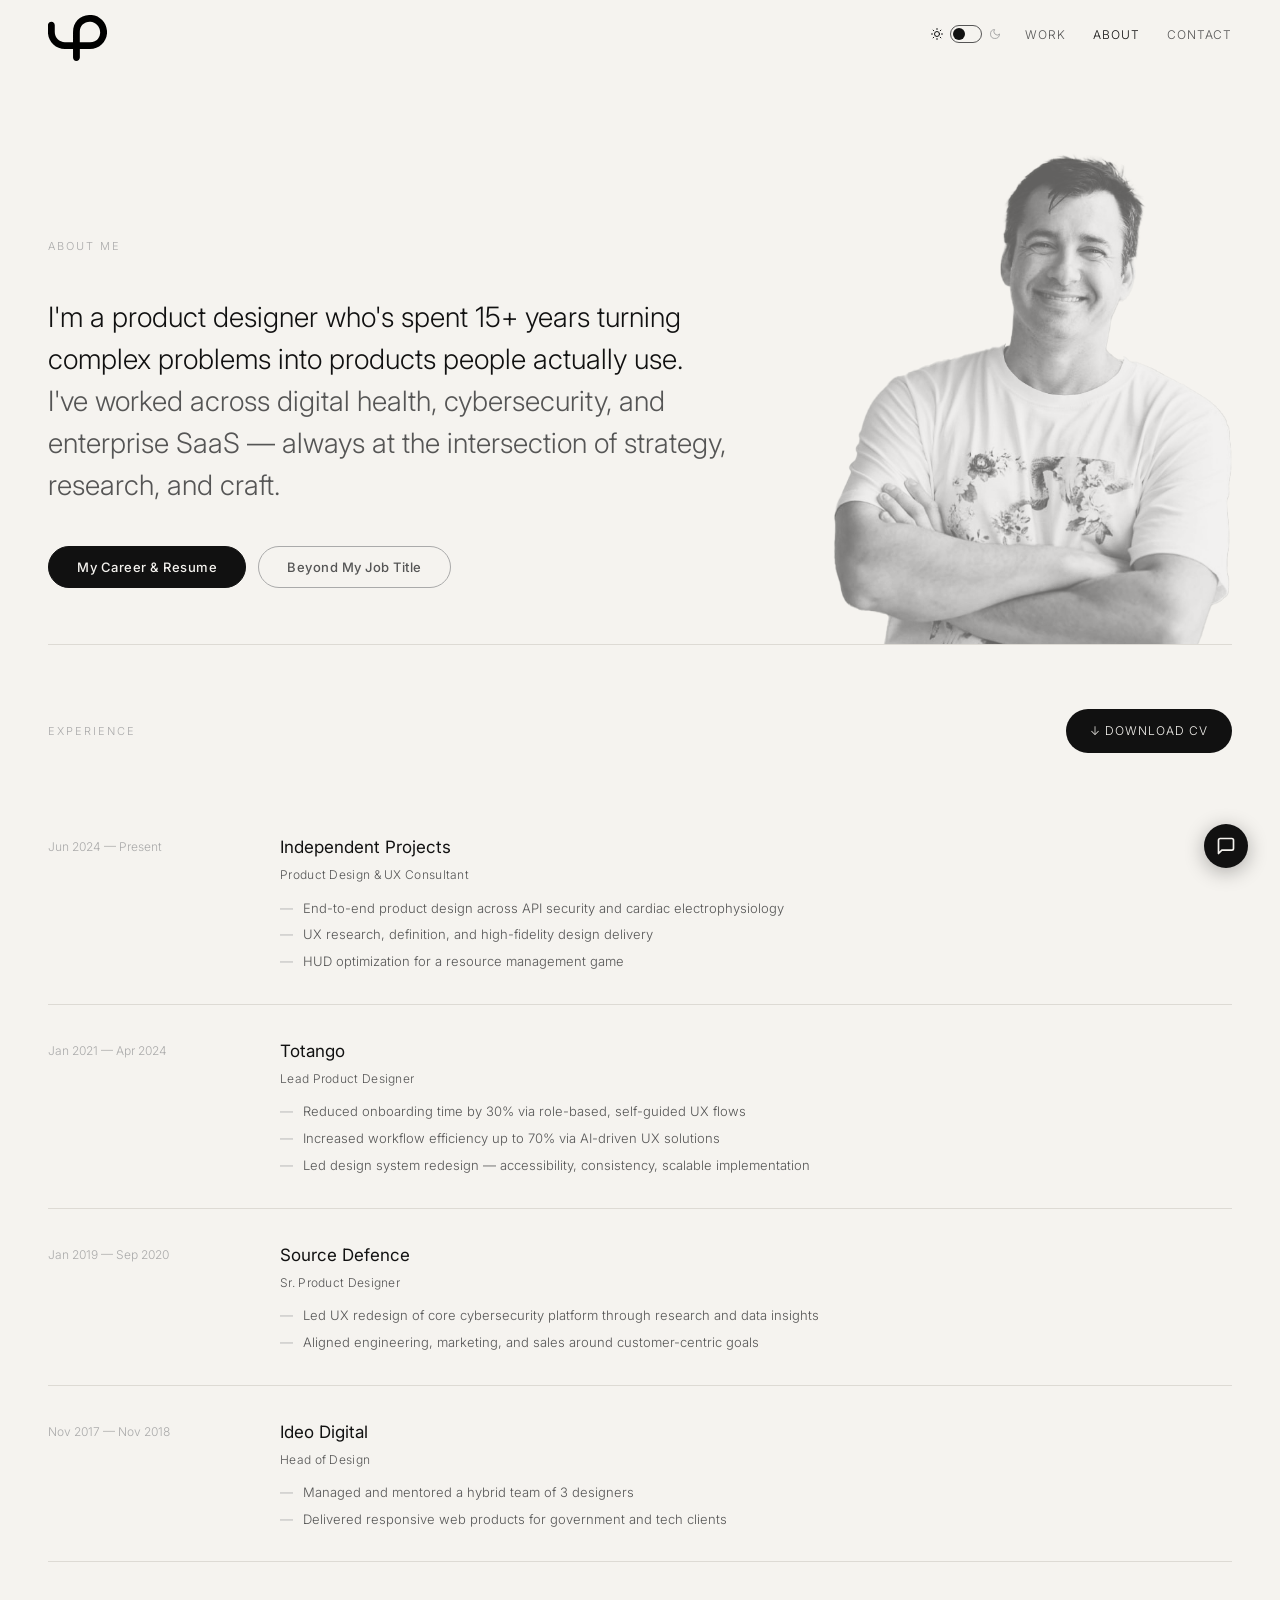
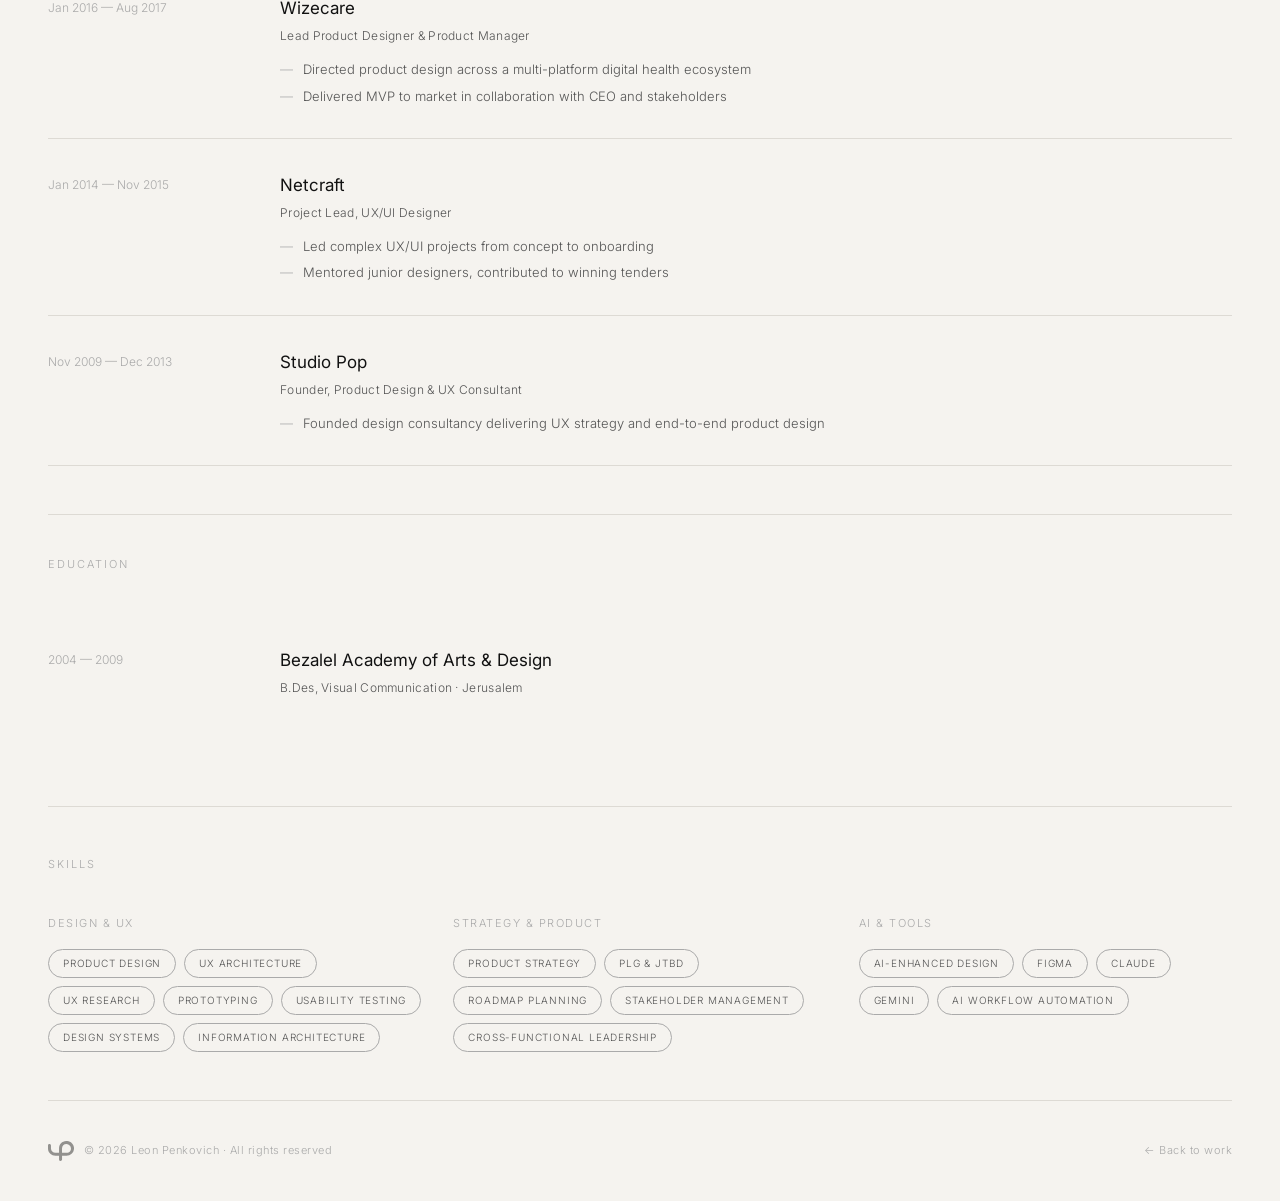
==== commit bb9054f4: "Major update: leafs hero animation, about page redesign, responsive fixes - Add leafs SVG wind anima" ====
--- a/about/index.html
+++ b/about/index.html
@@ -76,6 +76,45 @@
       padding: 64px 0;
     }
 
+    /* ── Beyond split layout ── */
+    .beyond-split {
+      display: grid;
+      grid-template-columns: 1fr 1fr;
+      gap: 64px;
+      padding: 48px 0;
+      align-items: start;
+    }
+
+    .beyond-topics {
+      display: flex;
+      flex-direction: column;
+      gap: 48px;
+    }
+
+    .beyond-topic {
+      display: flex;
+      flex-direction: column;
+      gap: 10px;
+    }
+
+    .beyond-images {
+      display: flex;
+      flex-direction: column;
+      gap: 20px;
+    }
+
+    .beyond-images img {
+      width: 100%;
+      aspect-ratio: 4/3;
+      object-fit: cover;
+      border-radius: 10px;
+      display: block;
+      filter: grayscale(15%);
+      transition: filter 0.3s;
+    }
+
+    .beyond-images img:hover { filter: grayscale(0%); }
+
     .life-alternating {
       display: flex;
       flex-direction: column;
@@ -84,12 +123,8 @@
 
     .life-item {
       display: flex;
-      gap: 64px;
+      gap: 48px;
       align-items: center;
-    }
-
-    .life-item:nth-child(even) {
-      flex-direction: row-reverse;
     }
 
     .life-item-img {
@@ -98,6 +133,20 @@
       object-fit: cover;
       border-radius: 8px;
       flex-shrink: 0;
+      display: block;
+    }
+
+    .life-img-wrap {
+      width: 55%;
+      flex-shrink: 0;
+      border-radius: 10px;
+      overflow: hidden;
+      line-height: 0;
+    }
+
+    .life-img-wrap img {
+      width: 100%;
+      height: auto;
       display: block;
     }
 
@@ -250,9 +299,40 @@
     }
 
     @media (max-width: 900px) {
-      .life-item { flex-direction: column !important; gap: 32px; }
+      /* all items stack: text first, image below */
+      .life-item { flex-direction: column !important; gap: 24px; overflow: hidden; }
+      .life-item--img-left { flex-direction: column-reverse !important; }
       .life-item-img { width: 100%; height: 260px; }
+      .life-img-wrap {
+        width: 100%;
+        border-radius: 8px;
+      }
       .skills-clusters { grid-template-columns: 1fr 1fr; }
+      .beyond-split { grid-template-columns: 1fr; gap: 32px; }
+      .beyond-images { order: -1; }
+
+      /* Show photo on mobile — override global display:none */
+      .hero-photo {
+        display: flex !important;
+        justify-content: center;
+        width: 100%;
+      }
+      .about-header {
+        flex-direction: column-reverse;
+        align-items: stretch;
+        padding-top: 48px;
+        gap: 24px;
+      }
+      .about-header-text {
+        padding-bottom: 32px;
+        text-align: center;
+      }
+      .about-tabs { justify-content: center; }
+      .hero-photo img {
+        height: auto;
+        width: 60%;
+        max-width: 320px;
+      }
     }
 
     @media (max-width: 600px) {
@@ -299,7 +379,7 @@
         </div>
       </div>
       <div class="hero-photo">
-        <img src="../images/leon-hero.png" alt="Leon Penkovich">
+        <img id="about-photo" src="../images/leon_pic_2.png" alt="Leon Penkovich">
       </div>
     </section>
 
@@ -459,39 +539,39 @@
       <section class="personal-section">
         <div class="life-alternating">
 
-          <div class="life-item">
-            <img class="life-item-img" src="../images/about/sports-basketball.jpg" alt="Basketball">
+          <!-- Still in the Game: text left, image right -->
+          <div class="life-item life-item--img-right">
             <div class="life-item-text">
               <div class="life-icon"><span class="material-icons">sports_basketball</span></div>
-              <p class="life-title">From hardwood to sand</p>
-              <p class="life-desc">After a pro basketball career, I moved to beach volleyball. Still competitive, still loud.</p>
+              <p class="life-title">Still in the Game</p>
+              <p class="life-desc">From league basketball to beach volleyball — sport is my reset button. Still competing, still learning what performance under pressure really means.</p>
+            </div>
+            <div class="life-img-wrap">
+              <img src="../images/about/still_in_the_game.jpg" alt="Still in the game">
             </div>
           </div>
 
-          <div class="life-item">
-            <img class="life-item-img" src="../images/about/gaming-family.jpg" alt="Family gaming">
+          <!-- Bonus Time: image left, text right -->
+          <div class="life-item life-item--img-left">
+            <div class="life-img-wrap">
+              <img src="../images/about/bonus_time.jpg" alt="Bonus time">
+            </div>
             <div class="life-item-text">
               <div class="life-icon"><span class="material-icons">sports_esports</span></div>
-              <p class="life-title">Gaming since age 7</p>
-              <p class="life-desc">Commodore to PlayStation to PC. Couch co-op with my kids by day, late-night with my crew after lights out.</p>
+              <p class="life-title">Bonus Time</p>
+              <p class="life-desc">Commodore 64 to PlayStation to PC. Gaming runs deep — from late-night solo sessions to couch co-op with my kids. Where play meets design most directly.</p>
             </div>
           </div>
 
-          <div class="life-item">
-            <img class="life-item-img" src="../images/about/sports-beach.jpg" alt="Beach volleyball">
+          <!-- Family of Dice: text left, image right -->
+          <div class="life-item life-item--img-right">
             <div class="life-item-text">
-              <div class="life-icon"><span class="material-icons">sports_volleyball</span></div>
-              <p class="life-title">Beach volleyball</p>
-              <p class="life-desc">Sand, sun, and a lot of "MINE!" — competing on the beach is where I recharge.</p>
+              <div class="life-icon"><span class="material-icons">casino</span></div>
+              <p class="life-title">Family of Dice</p>
+              <p class="life-desc">Board games are a family religion at our house. Phones down, dice out — just enough trash talk to keep it interesting.</p>
             </div>
-          </div>
-
-          <div class="life-item">
-            <img class="life-item-img" src="../images/about/board-games.jpg" alt="Board games">
-            <div class="life-item-text">
-              <div class="life-icon"><span class="material-icons">extension</span></div>
-              <p class="life-title">Family of dice</p>
-              <p class="life-desc">Board games are a family religion. Phones down, laughs up, just enough arguing to keep it fun.</p>
+            <div class="life-img-wrap">
+              <img src="../images/about/family_of_dice.jpg" alt="Family of dice">
             </div>
           </div>
 
@@ -512,12 +592,16 @@
   <script src="../js/theme.js"></script>
   <script src="../js/chat.js"></script>
   <script>
+    const tabPhotos = { career: '../images/leon_pic_2.png', beyond: '../images/leon_pic_1.png' };
+    const aboutPhoto = document.getElementById('about-photo');
+
     document.querySelectorAll('.about-tab').forEach(tab => {
       tab.addEventListener('click', () => {
         document.querySelectorAll('.about-tab').forEach(t => t.classList.remove('active'));
         document.querySelectorAll('.about-panel').forEach(p => p.classList.remove('visible'));
         tab.classList.add('active');
         document.getElementById('panel-' + tab.dataset.panel).classList.add('visible');
+        if (tabPhotos[tab.dataset.panel]) aboutPhoto.src = tabPhotos[tab.dataset.panel];
       });
     });
   </script>
--- a/css/style.css
+++ b/css/style.css
@@ -14,6 +14,9 @@
   --dim:     #555555;
   --accent:  #52B69A;
   --max:     1280px;
+  --leaf-front: #1e1e1e;
+  --leaf-mid:   #282828;
+  --leaf-back:  #333333;
 }
 
 /* ── Light mode ── */
@@ -25,6 +28,9 @@
   --muted:   #555555;
   --dim:     #aaaaaa;
   --accent:  #168AAD;
+  --leaf-front: #dddad4;
+  --leaf-mid:   #e5e2dc;
+  --leaf-back:  #eeebe7;
 }
 
 html { scroll-behavior: smooth; }
@@ -201,11 +207,37 @@
 }
 
 .hero-photo img {
-  height: 605px;
+  height: min(545px, 55vh);
   width: auto;
   display: block;
   view-transition-name: leon-photo;
 }
+
+/* leaf SVG theme fills — used by both leaves-full and leaves-min */
+.lf1 { fill: var(--leaf-mid); stroke-width: 0px; }
+.lf2 { fill: none; stroke-width: 0px; }
+.lf3 { fill: var(--leaf-back); stroke-width: 0px; }
+.lf4 { fill: var(--leaf-front); stroke-width: 0px; }
+
+.hero-leaves-wrap {
+  position: relative;
+  width: 480px;
+  height: 480px;
+  transform-origin: 50% 100%;
+  transition: transform 0.5s cubic-bezier(0.25, 0.46, 0.45, 0.94);
+  will-change: transform;
+}
+
+.hero-leaves-wrap svg {
+  position: absolute;
+  top: 0; left: 0;
+  width: 100%; height: 100%;
+  display: block;
+  transition: opacity 0.6s ease-out;
+}
+
+.leaves-full { opacity: 1; }
+.leaves-min  { opacity: 0; }
 
 .hero-name {
   font-size: clamp(52px, 6.5vw, 96px);
@@ -660,6 +692,94 @@
 
 .cs-p + .cs-p { margin-top: 16px; }
 
+/* Problem pairs: two columns side by side */
+.problem-pairs-grid {
+  display: grid;
+  grid-template-columns: 1fr 1fr;
+  grid-template-rows: auto auto auto;
+  column-gap: 24px;
+  row-gap: 0;
+  margin-top: 32px;
+}
+
+.problem-pairs-grid--3 {
+  grid-template-columns: repeat(3, 1fr);
+}
+
+.problem-pair {
+  display: grid;
+  grid-template-rows: subgrid;
+  grid-row: span 3;
+  background: var(--bg);
+  border: 1px solid var(--border);
+  border-radius: 12px;
+  overflow: hidden;
+}
+
+.problem-card-top {
+  padding: 32px 28px 24px;
+}
+
+.problem-pair-img-wrap {
+  overflow: hidden;
+  width: 100%;
+  min-height: 240px;
+}
+
+.problem-pair-img {
+  width: 100%;
+  height: 100%;
+  display: block;
+  object-fit: cover;
+  object-position: center top;
+}
+
+body.light .problem-pair-img--evidence {
+  mix-blend-mode: multiply;
+}
+
+
+
+/* Problem fact bullets */
+.problem-facts {
+  list-style: none;
+  margin: 0;
+  padding: 0 28px 24px;
+  display: flex;
+  flex-direction: column;
+}
+
+.problem-fact {
+  display: flex;
+  align-items: flex-start;
+  gap: 12px;
+  padding: 12px 0;
+  border-top: 1px solid var(--border);
+}
+
+.problem-fact-icon {
+  font-size: 18px;
+  color: var(--dim);
+  flex-shrink: 0;
+  margin-top: 2px;
+  font-variation-settings: 'wght' 300;
+}
+
+.problem-fact-label {
+  font-size: 10px;
+  color: var(--muted);
+  letter-spacing: 0.5px;
+  text-transform: uppercase;
+  margin-bottom: 3px;
+}
+
+.problem-fact-value {
+  font-size: 12px;
+  font-weight: 500;
+  color: var(--fg);
+  line-height: 1.4;
+}
+
 .problem-grid {
   display: grid;
   grid-template-columns: repeat(auto-fit, minmax(200px, 1fr));
@@ -704,7 +824,65 @@
   letter-spacing: 0.5px;
 }
 
+.research-phase-label {
+  font-size: 10px;
+  letter-spacing: 1.5px;
+  text-transform: uppercase;
+  color: var(--muted);
+  margin-bottom: 8px;
+}
+
 .research-list { list-style: none; margin-top: 24px; }
+
+/* CSM findings table */
+.csm-table-wrap {
+  margin-top: 28px;
+  overflow-x: auto;
+  border-radius: 8px;
+  border: 1px solid var(--border);
+}
+
+.csm-table {
+  width: 100%;
+  border-collapse: collapse;
+  font-size: 12px;
+}
+
+.csm-table th {
+  text-align: left;
+  font-size: 10px;
+  font-weight: 500;
+  letter-spacing: 0.8px;
+  text-transform: uppercase;
+  color: var(--muted);
+  padding: 12px 16px;
+  border-bottom: 1px solid var(--border);
+  white-space: nowrap;
+}
+
+.csm-table td {
+  padding: 14px 16px;
+  color: var(--muted);
+  border-bottom: 1px solid var(--border);
+  vertical-align: top;
+  line-height: 1.5;
+}
+
+.csm-table tbody tr:last-child td { border-bottom: none; }
+
+.csm-table tbody tr:hover td { background: color-mix(in srgb, var(--fg) 3%, transparent); }
+
+.csm-table-quote {
+  font-style: italic;
+  color: var(--muted);
+  max-width: 260px;
+}
+
+.csm-table-insight {
+  color: var(--fg) !important;
+  font-weight: 500;
+  max-width: 200px;
+}
 
 .research-item {
   display: flex;
@@ -822,43 +1000,23 @@
 }
 
 /* ── CSM infographic graph ── */
-.csm-graph-wrap {
-  margin: 0;
-  width: 100%;
-  position: relative;
-}
-
-.csm-graph {
-  display: block;
-  width: 100%;
-}
 
 .csm-graph rect { fill: var(--muted); }
 .csm-graph path[fill="#D2D2D2"] { fill: var(--fg); }
 .csm-graph path[fill="#2B2A2A"] { fill: var(--bg); }
 body.light .csm-graph path[fill="#91E3FC"] { fill: #1E6091; }
 
-.csm-graph .journey-badge {
-  cursor: pointer;
-  transform-box: fill-box;
-  transform-origin: center;
-  transition: transform 0.25s ease;
-}
-.csm-graph .journey-badge:hover {
-  transform: scale(2);
-}
 
 .csm-graph-note {
-  position: absolute;
-  left: 62%;
-  top: 72%;
-  max-width: 170px;
+  margin: 24px 0 0;
+  max-width: 50%;
   font-size: 10px;
   color: var(--dim);
   line-height: 1.5;
   background: color-mix(in srgb, var(--bg) 88%, transparent);
   padding: 6px 8px;
   border-radius: 4px;
+  text-align: left;
 }
 
 /* ── Section divider ── */
@@ -871,36 +1029,53 @@
 /* ── Why Customer Success — side-by-side layout ── */
 .csm-why-layout {
   display: grid;
-  grid-template-columns: 2fr 5fr;
-  gap: 48px;
+  grid-template-columns: 380px 1fr;
+  gap: 64px;
   align-items: start;
-  margin-top: 0;
+  margin-top: 48px;
+}
+
+.csm-graph-wrap {
+  display: flex;
+  flex-direction: column;
+}
+
+.csm-graph-img {
+  width: 100%;
+  object-fit: contain;
+  object-position: top left;
+}
+
+body:not(.light) .csm-graph-img {
+  filter: invert(1) hue-rotate(180deg);
+}
+
+.csm-why-content {
+  display: flex;
+  flex-direction: column;
 }
 
 .csm-why-points {
   list-style: none;
   padding: 0;
   margin: 0;
-  display: flex;
-  flex-direction: column;
-  gap: 0;
+  flex: 1;
 }
 
 .csm-why-item {
   display: flex;
   align-items: flex-start;
-  gap: 12px;
-  padding: 14px 0;
+  gap: 16px;
+  padding: 20px 0;
   border-bottom: 1px solid var(--border);
 }
 
 .csm-why-item:first-child {
-  padding-top: 0;
+  border-top: none;
 }
 
 .csm-why-item:last-child {
   border-bottom: none;
-  padding-bottom: 0;
 }
 
 .csm-why-icon {
@@ -908,52 +1083,62 @@
   line-height: 1;
   width: 20px;
   text-align: center;
-  color: var(--fg);
+  color: var(--dim);
   flex-shrink: 0;
-  margin-top: 2px;
+  margin-top: 3px;
   font-variation-settings: 'FILL' 0, 'wght' 300, 'GRAD' 0, 'opsz' 24;
 }
 
 .csm-why-item p {
-  font-size: 14px;
-  color: var(--muted);
-  line-height: 1.6;
+  font-size: 13px;
+  color: var(--muted);
+  line-height: 1.7;
   margin: 0;
+}
+
+.csm-graph-note {
+  font-size: 10px;
+  color: var(--dim);
+  line-height: 1.5;
+  margin-top: 12px;
 }
 
 @media (max-width: 720px) {
   .csm-why-layout {
     grid-template-columns: 1fr;
-    gap: 32px;
   }
 }
 
 /* ── Decorative background photo block (sub-section level) ── */
-.cs-photo-bg {
-  position: relative;
-  overflow: hidden;
-  min-height: 360px;
-  display: flex;
-  flex-direction: column;
-  justify-content: center;
-  padding: 56px 0;
-  margin-bottom: 40px;
-  border-radius: 8px;
-}
-
-.cs-photo-bg::before {
-  content: '';
-  position: absolute;
-  inset: 0;
-  background: url('../images/csm_pic_with_gradiant.png') right center / 70% auto no-repeat;
-  pointer-events: none;
-  z-index: 0;
-}
-
-.cs-photo-bg > * {
-  position: relative;
-  z-index: 2;
-  max-width: 52%;
+.cs-intro-layout {
+  display: grid;
+  grid-template-columns: 1fr 280px;
+  gap: 48px;
+  align-items: start;
+  margin-bottom: 220px;
+  margin-right: -48px;
+}
+
+.cs-intro-img-wrap {
+  display: flex;
+  justify-content: flex-end;
+  align-self: stretch;
+}
+
+.cs-intro-img {
+  width: 100%;
+  max-width: 280px;
+  height: 100%;
+  object-fit: contain;
+  object-position: right center;
+  display: block;
+  transform: translateX(-100px) scale(1.69);
+  transform-origin: top right;
+}
+
+
+@media (max-width: 720px) {
+  .cs-intro-layout { grid-template-columns: 1fr; margin-right: 0; }
 }
 
 /* ── Case Study Next/Prev ── */
@@ -1378,6 +1563,11 @@
   .contact-layout { grid-template-columns: 1fr; }
 }
 
+@media (max-width: 720px) {
+  .problem-pairs-grid { grid-template-columns: 1fr; }
+  .problem-pairs-grid--3 { grid-template-columns: 1fr; }
+}
+
 @media (max-width: 900px) {
   .hero-photo { display: none; }
 }
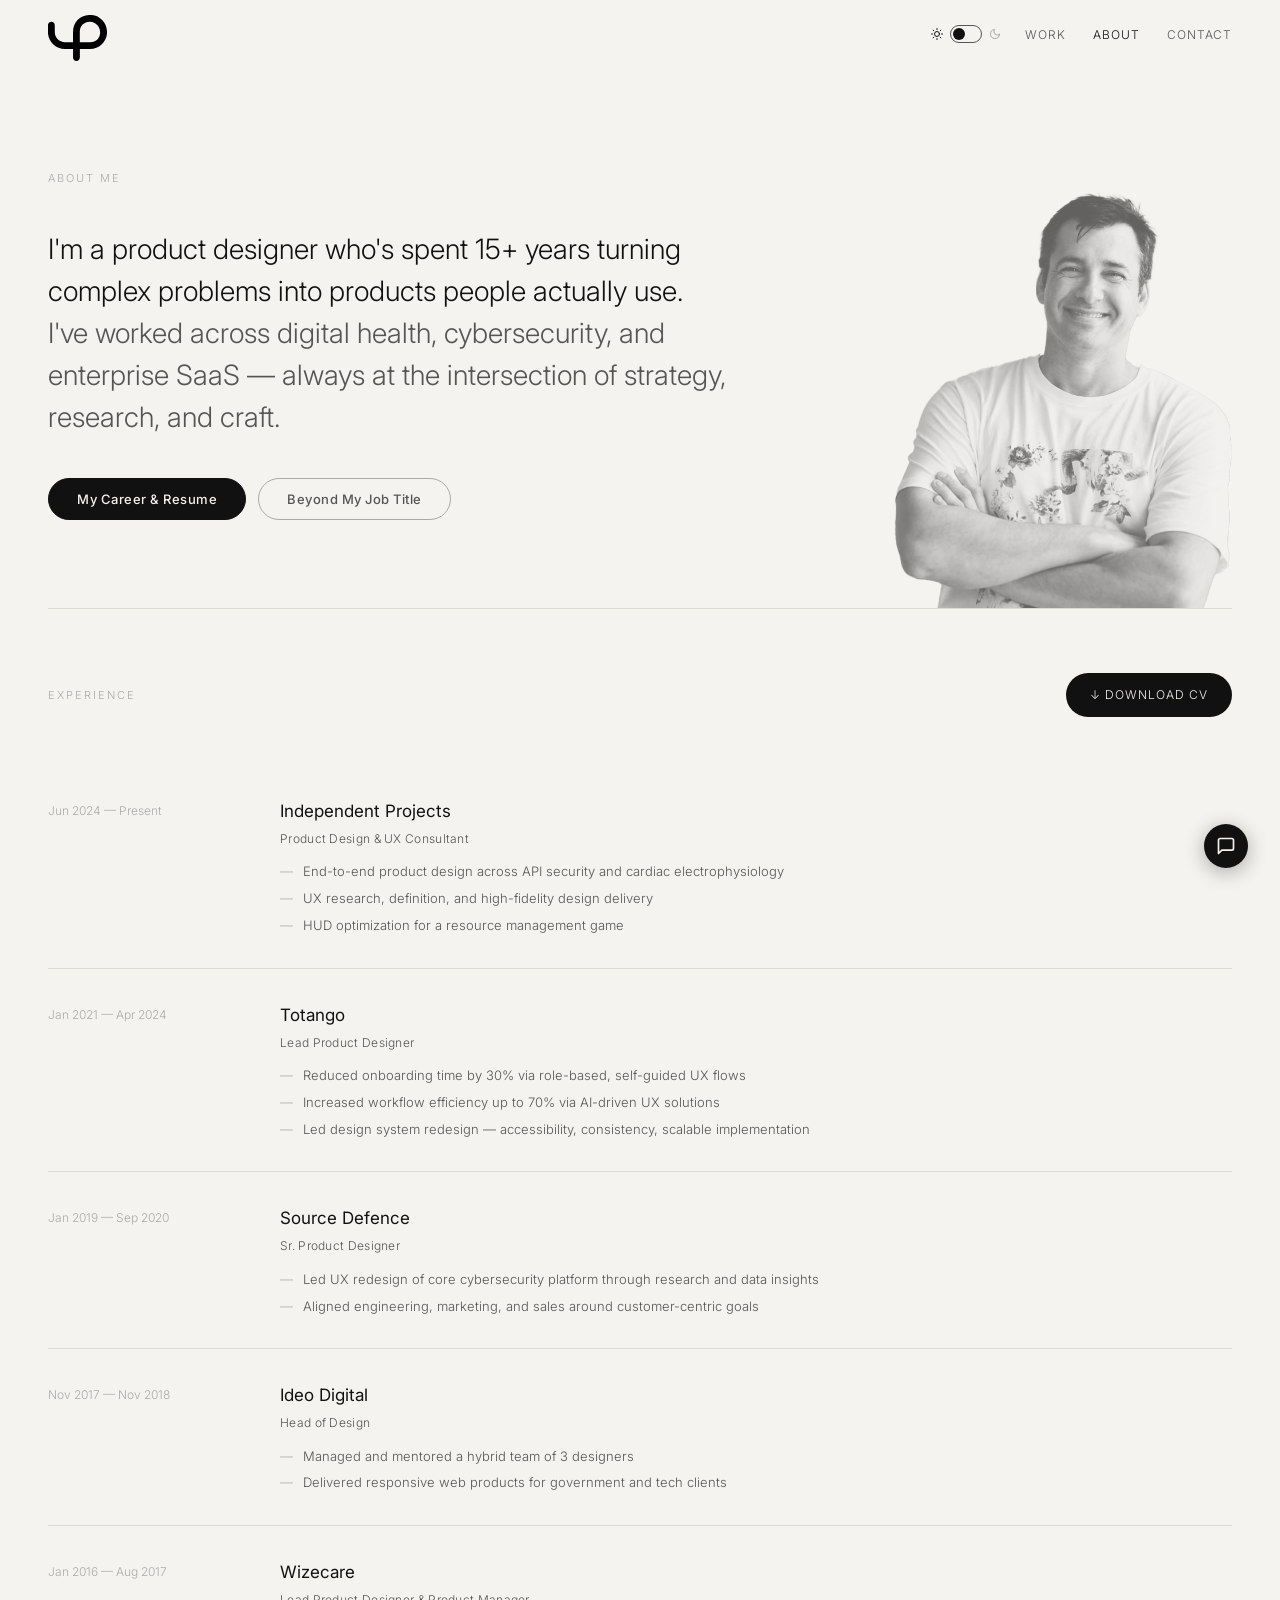
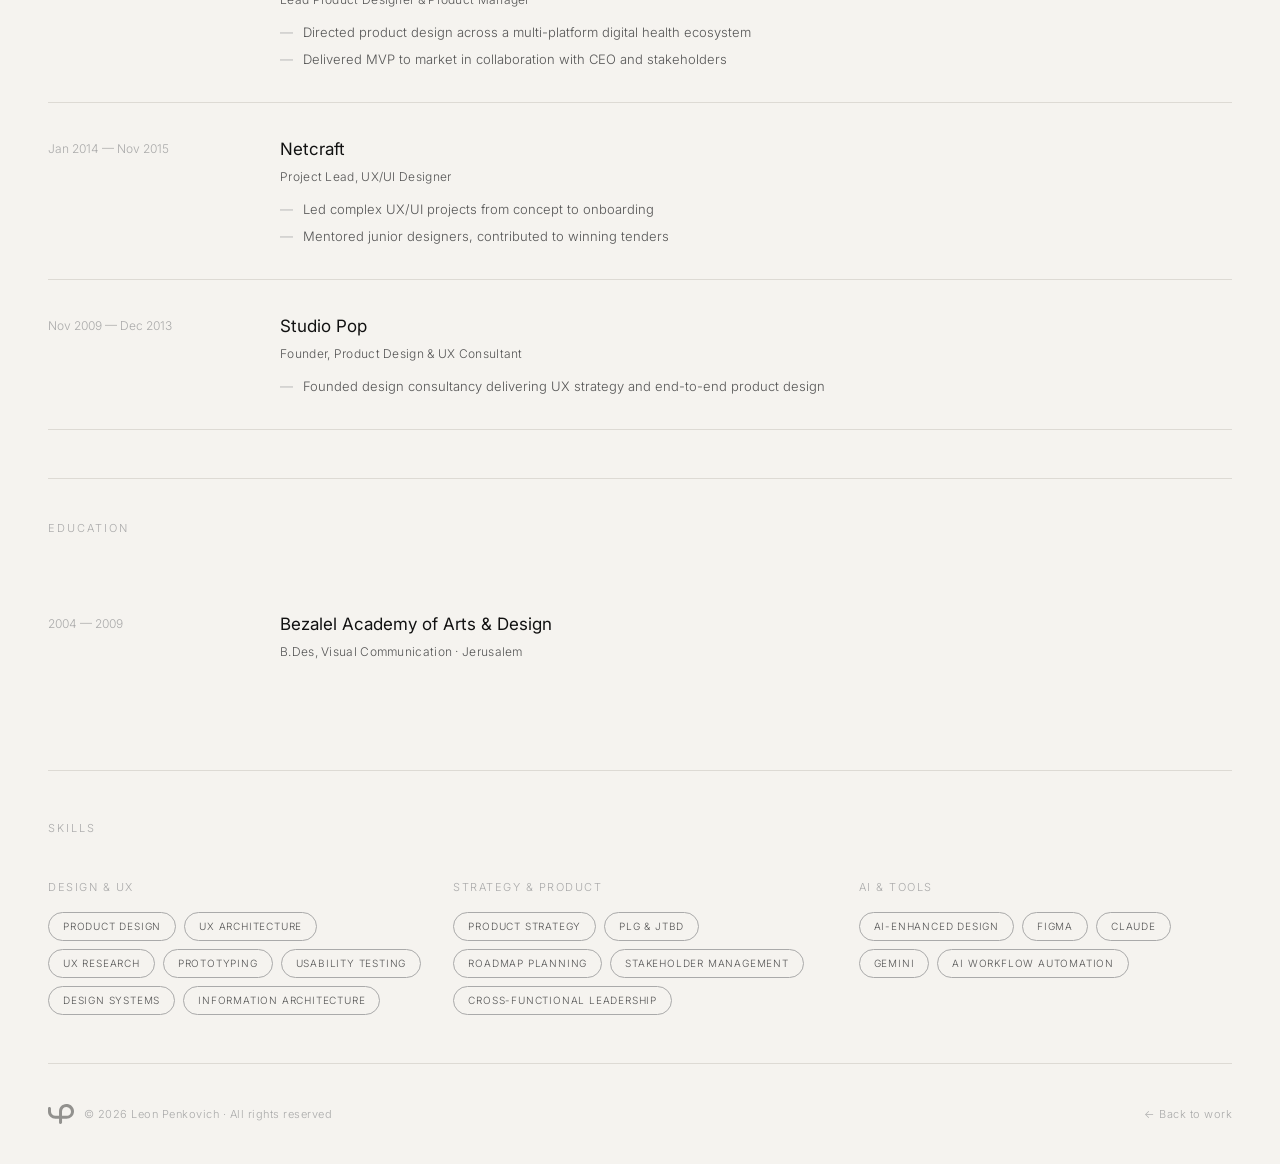
==== commit da9924f7: "About: match hero height to main page hero Reduced about-header from ~705px to 520px (same as main h" ====
--- a/about/index.html
+++ b/about/index.html
@@ -10,16 +10,24 @@
   <style>
     /* ── About header + tabs ── */
     .about-header {
-      padding: 80px 0 0;
+      padding: 100px 0 0;
       border-bottom: 1px solid var(--border);
       display: flex;
       align-items: flex-end;
       gap: 48px;
     }
 
+    .about-header .hero-photo {
+      padding-top: 0;
+    }
+
+    .about-header .hero-photo img {
+      height: min(420px, 55vh);
+    }
+
     .about-header-text {
       flex: 1;
-      padding-bottom: 56px;
+      padding-bottom: 88px;
       min-width: 0;
     }
 
--- a/css/style.css
+++ b/css/style.css
@@ -194,6 +194,22 @@
   gap: 48px;
 }
 
+#wind-canvas {
+  position: absolute;
+  top: 0; left: 0;
+  width: 100%; height: 100%;
+  pointer-events: none;
+  z-index: 5;
+}
+
+#cloud-canvas {
+  position: absolute;
+  top: 0; left: 0;
+  width: 100%; height: 100%;
+  pointer-events: none;
+  z-index: 3;
+}
+
 .hero-text {
   flex: 1;
   padding-bottom: 88px;
@@ -204,25 +220,95 @@
   flex-shrink: 0;
   align-self: flex-end;
   line-height: 0;
-}
-
-.hero-photo img {
+  position: relative;
+  padding-top: 80px;
+}
+
+/* ── Sun ── */
+.hero-sun {
+  position: absolute;
+  width: 46px;
+  height: 46px;
+  border-radius: 50%;
+  background: var(--leaf-front);
+  box-shadow:
+    0 0 0 5px color-mix(in srgb, var(--leaf-front) 10%, transparent),
+    0 0 0 11px color-mix(in srgb, var(--leaf-front) 5%, transparent),
+    0 0 18px 6px color-mix(in srgb, var(--leaf-front) 13%, transparent);
+  transition: opacity 0.55s ease;
+  top: 12px;
+  right: 18px;
+  z-index: 0;
+  animation: sun-pulse 4s ease-in-out infinite;
+}
+
+/* dark mode: immediately hide sun, no transition/animation */
+body:not(.light) .hero-sun {
+  visibility: hidden !important;
+  animation: none !important;
+}
+
+/* Sun visible during click animation */
+#hero-sun.sun-animating {
+  visibility: visible !important;
+  animation: none !important;
+  cursor: pointer;
+}
+
+#hero-sun { cursor: pointer; }
+
+/* Slow theme transition during sun/moon click */
+body.theme-transitioning {
+  transition: background 1.1s ease, color 1.1s ease !important;
+}
+body.theme-transitioning .site-nav {
+  transition: background-color 1.1s ease, border-color 1.1s ease !important;
+}
+
+#sky-canvas {
+  position: absolute;
+  top: 0; left: 0;
+  width: 100%; height: 100%;
+  pointer-events: none;
+  z-index: 0;
+}
+
+/* Themed leaf layers — fill container, natural SVG colors */
+.leaves-themed {
+  position: absolute;
+  top: 0; left: 0;
+  width: 100%; height: 100%;
+  object-fit: contain;
+  display: block;
+  transition: opacity 0.5s ease;
+}
+.leaves-black { opacity: 1;  z-index: 1; }
+.leaves-white { opacity: 0;  z-index: 1; }
+body:not(.light) .leaves-black { opacity: 0; }
+body:not(.light) .leaves-white { opacity: 1; }
+
+@keyframes sun-pulse {
+  0%, 100% { opacity: 1; }
+  50% { opacity: 0.82; }
+}
+
+@keyframes sun-spin {
+  to { transform: rotate(360deg); }
+}
+
+.hero-photo img:not(.leaves-themed) {
   height: min(545px, 55vh);
   width: auto;
   display: block;
   view-transition-name: leon-photo;
 }
 
-/* leaf SVG theme fills — used by both leaves-full and leaves-min */
-.lf1 { fill: var(--leaf-mid); stroke-width: 0px; }
-.lf2 { fill: none; stroke-width: 0px; }
-.lf3 { fill: var(--leaf-back); stroke-width: 0px; }
-.lf4 { fill: var(--leaf-front); stroke-width: 0px; }
-
 .hero-leaves-wrap {
   position: relative;
-  width: 480px;
-  height: 480px;
+  z-index: 1;
+  width: 315px;
+  height: 340px;
+  left: -60px;
   transform-origin: 50% 100%;
   transition: transform 0.5s cubic-bezier(0.25, 0.46, 0.45, 0.94);
   will-change: transform;
@@ -234,7 +320,10 @@
   width: 100%; height: 100%;
   display: block;
   transition: opacity 0.6s ease-out;
-}
+  z-index: 1;
+}
+
+#wind-canvas { z-index: 10; }
 
 .leaves-full { opacity: 1; }
 .leaves-min  { opacity: 0; }
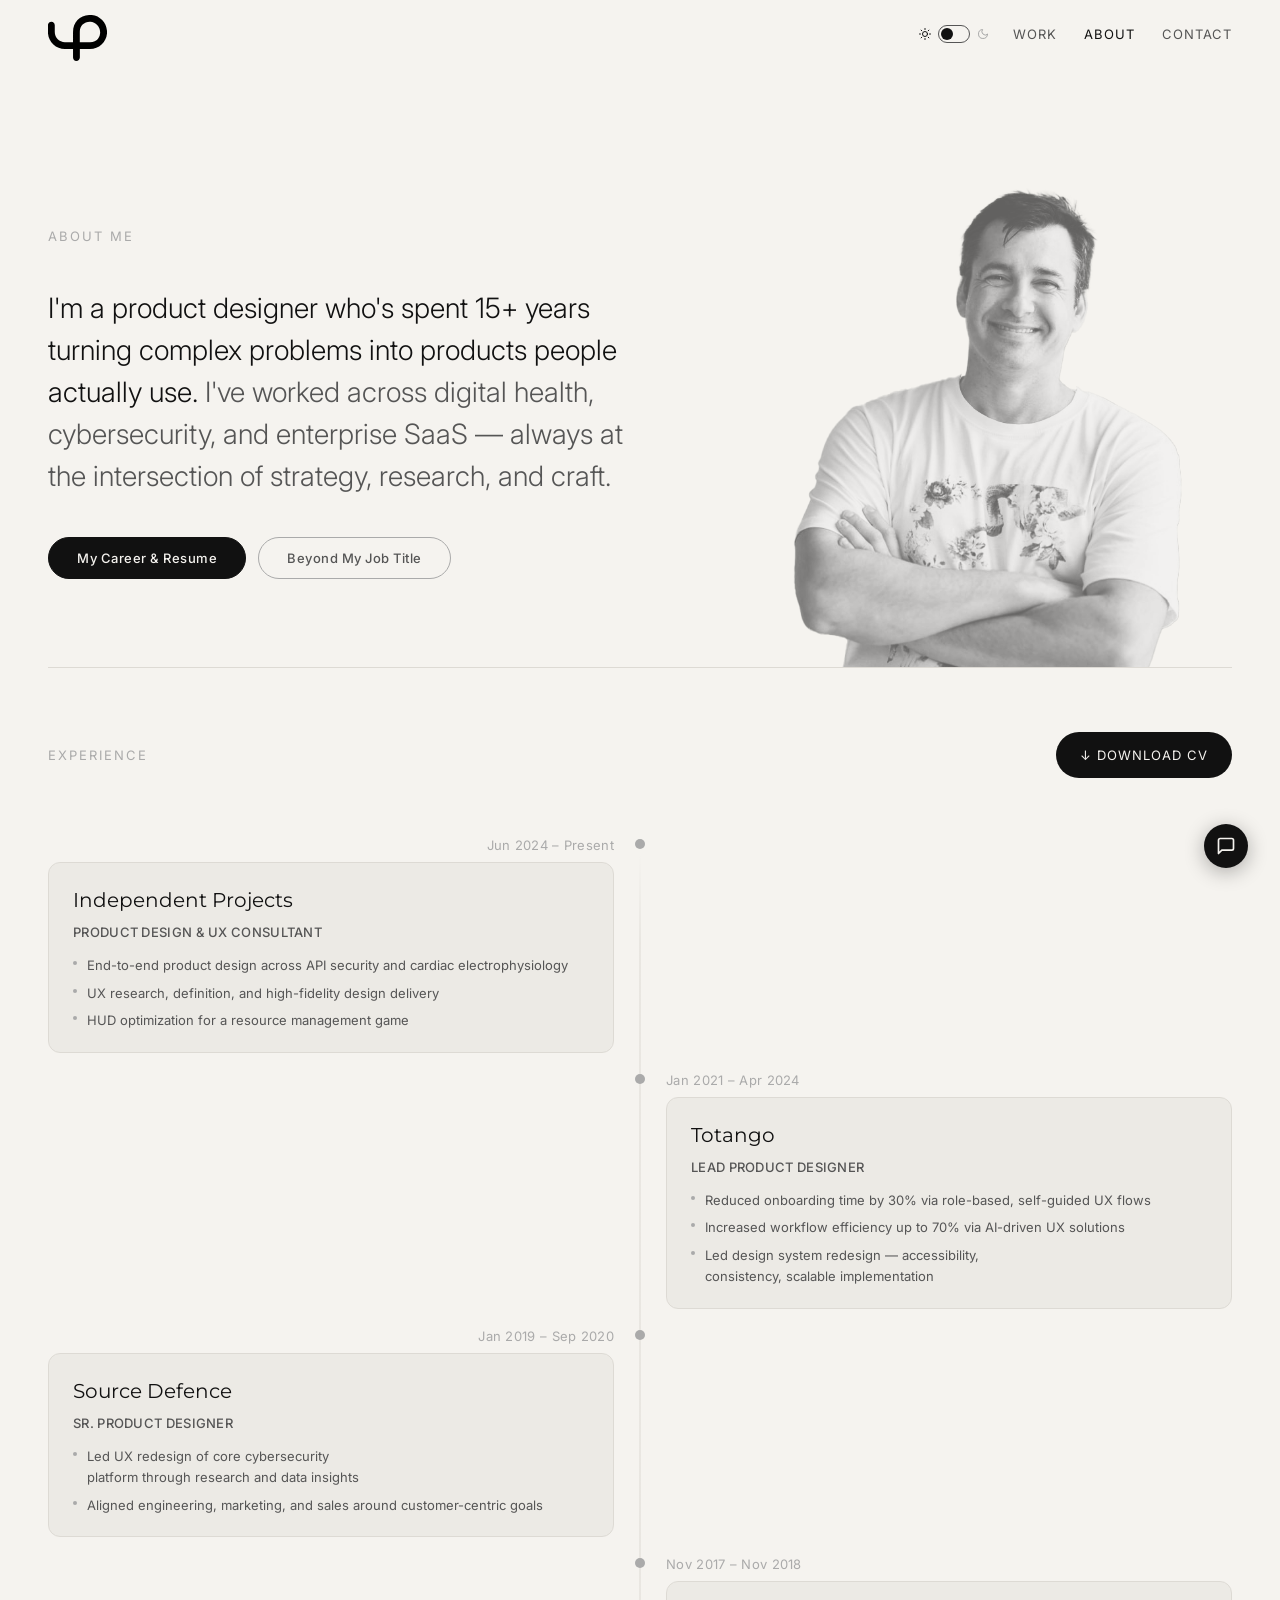
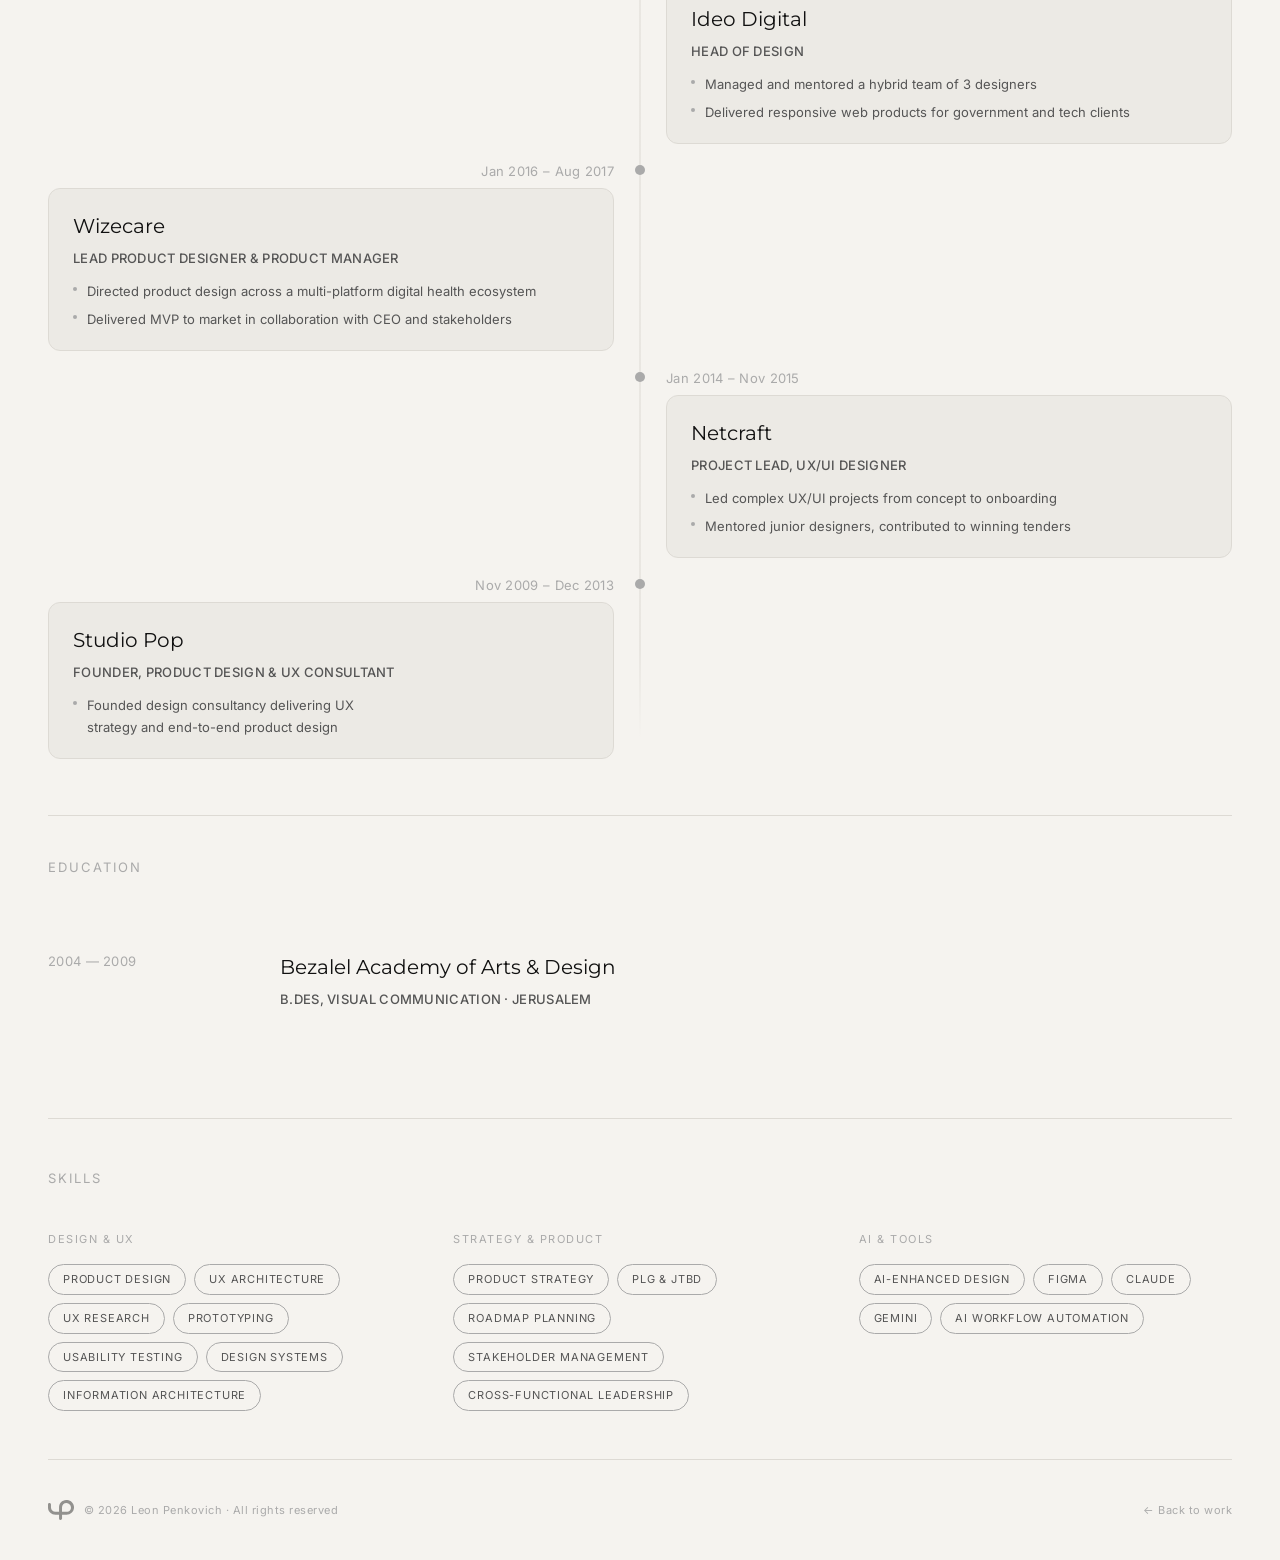
==== commit 5f92f7c6: "Portfolio updates: Totango case study, About CV, and global style improvements - Totango: added all " ====
--- a/about/index.html
+++ b/about/index.html
@@ -25,6 +25,15 @@
       height: min(420px, 55vh);
     }
 
+    @media (min-width: 901px) {
+      .about-header { padding-top: 115px; }
+      .about-header .hero-photo {
+        position: relative;
+        left: -50px;
+      }
+      .about-header .hero-photo img { height: min(483px, 60vh); }
+    }
+
     .about-header-text {
       flex: 1;
       padding-bottom: 88px;
@@ -178,13 +187,14 @@
     }
 
     .life-title {
+      font-size: 20px;
+      font-weight: 400;
+      font-family: 'Montserrat', 'Inter', sans-serif;
+      color: var(--fg);
+    }
+
+    .life-desc {
       font-size: 15px;
-      font-weight: 500;
-      color: var(--fg);
-    }
-
-    .life-desc {
-      font-size: 13px;
       color: var(--muted);
       line-height: 1.65;
     }
@@ -206,7 +216,7 @@
       display: inline-flex;
       align-items: center;
       gap: 8px;
-      font-size: 12px;
+      font-size: 13px;
       letter-spacing: 1px;
       text-transform: uppercase;
       color: var(--bg);
@@ -219,38 +229,162 @@
 
     .cv-download:hover { opacity: 0.8; }
 
+    /* ── Timeline cards ── */
+    .cv-timeline {
+      position: relative;
+    }
+
+    .cv-timeline::before {
+      content: '';
+      position: absolute;
+      left: 50%;
+      transform: translateX(-0.5px);
+      top: 28px;
+      bottom: 28px;
+      width: 1px;
+      background: linear-gradient(to bottom,
+        transparent,
+        var(--border) 6%,
+        var(--border) 94%,
+        transparent);
+    }
+
+    /* Zigzag: 3-column grid — left wrap | node | right wrap */
     .cv-role {
       display: grid;
-      grid-template-columns: 200px 1fr;
-      gap: 32px;
-      padding: 32px 0;
-      border-bottom: 1px solid var(--border);
-    }
-
-    .cv-role:last-of-type { border-bottom: none; }
+      grid-template-columns: 1fr 40px 1fr;
+      gap: 0 6px;
+      padding: 8px 0;
+      align-items: flex-start;
+    }
+
+    /* Node always in center */
+    .cv-node { grid-column: 2; }
+
+    /* Odd rows: wrap LEFT */
+    .cv-role:nth-child(odd) .cv-card-wrap { grid-column: 1; grid-row: 1; text-align: right; }
+    .cv-role:nth-child(odd) .cv-node      { grid-column: 2; grid-row: 1; }
+
+    /* Even rows: wrap RIGHT */
+    .cv-role:nth-child(even) .cv-card-wrap { grid-column: 3; grid-row: 1; text-align: left; }
+    .cv-role:nth-child(even) .cv-node      { grid-column: 2; grid-row: 1; }
+
+    .cv-card-wrap {
+      display: flex;
+      flex-direction: column;
+      gap: 6px;
+    }
+
+    /* Keep card text always LTR */
+    .cv-card-wrap .cv-card { text-align: left; }
+
+    .cv-node {
+      display: flex;
+      justify-content: center;
+      padding-top: 5px;
+      position: relative;
+    }
+
+    .cv-node::before {
+      content: '';
+      width: 10px;
+      height: 10px;
+      border-radius: 50%;
+      background: var(--dim);
+      border: none;
+      position: relative;
+      z-index: 1;
+      flex-shrink: 0;
+    }
+
+    /* ── Card flip ── */
+    .cv-card {
+      position: relative;
+      perspective: 1000px;
+      cursor: pointer;
+    }
+
+    /* Front stays in flow → card height = its content */
+    .cv-card-front {
+      border-radius: 12px;
+      padding: 20px 24px;
+      backface-visibility: hidden;
+      -webkit-backface-visibility: hidden;
+      transition: transform 0.55s ease;
+      background: var(--surface);
+      border: 1px solid var(--border);
+      transform: rotateY(0deg);
+    }
+
+    /* Back overlays at same height */
+    .cv-card-back {
+      position: absolute;
+      inset: 0;
+      border-radius: 12px;
+      padding: 20px 24px;
+      overflow: hidden;
+      backface-visibility: hidden;
+      -webkit-backface-visibility: hidden;
+      transition: transform 0.55s ease;
+      background: var(--surface);
+      border: 1px solid var(--border);
+      display: flex;
+      flex-direction: column;
+      justify-content: center;
+    }
+
+    .cv-card-back  { transform: rotateY(-180deg); }
+
+    /* Odd (left cards): flip right */
+    .cv-role:nth-child(odd) .cv-card:hover .cv-card-front  { transform: rotateY(180deg); }
+    .cv-role:nth-child(odd) .cv-card:hover .cv-card-back   { transform: rotateY(0deg); }
+
+    /* Even (right cards): flip left */
+    .cv-role:nth-child(even) .cv-card-back                  { transform: rotateY(180deg); }
+    .cv-role:nth-child(even) .cv-card:hover .cv-card-front  { transform: rotateY(-180deg); }
+    .cv-role:nth-child(even) .cv-card:hover .cv-card-back   { transform: rotateY(0deg); }
+
+    .cv-back-label {
+      font-size: 13px;
+      font-weight: 500;
+      color: var(--muted);
+      margin-top: 4px;
+      margin-bottom: 12px;
+      letter-spacing: 0.3px;
+      text-transform: uppercase;
+    }
+
+    .cv-back-skills {
+      display: flex;
+      flex-wrap: wrap;
+      gap: 8px;
+    }
 
     .cv-period {
-      font-size: 12px;
+      font-size: 13px;
       color: var(--dim);
-      padding-top: 4px;
-      line-height: 1.6;
+      letter-spacing: 0.3px;
     }
 
     .cv-company {
-      font-size: 17px;
+      font-family: 'Montserrat', 'Inter', sans-serif;
+      font-size: 20px;
       font-weight: 400;
       color: var(--fg);
-      margin-bottom: 3px;
+      margin: 0;
     }
 
     .cv-title {
-      font-size: 12px;
+      font-size: 13px;
+      font-weight: 500;
       color: var(--muted);
+      margin-top: 4px;
       margin-bottom: 12px;
       letter-spacing: 0.3px;
-    }
-
-    .cv-bullets {
+      text-transform: uppercase;
+    }
+
+.cv-bullets {
       list-style: none;
       display: flex;
       flex-direction: column;
@@ -260,15 +394,20 @@
     .cv-bullets li {
       font-size: 13px;
       color: var(--muted);
-      line-height: 1.6;
-      display: flex;
+      line-height: 1.65;
+      display: flex;
+      align-items: flex-start;
       gap: 10px;
     }
 
     .cv-bullets li::before {
-      content: '—';
-      color: var(--dim);
+      content: '';
+      width: 4px;
+      height: 4px;
+      border-radius: 50%;
+      background: var(--dim);
       flex-shrink: 0;
+      margin-top: 6px;
     }
 
     /* ── Skills ── */
@@ -336,7 +475,7 @@
         text-align: center;
       }
       .about-tabs { justify-content: center; }
-      .hero-photo img {
+      .about-header .hero-photo img {
         height: auto;
         width: 60%;
         max-width: 320px;
@@ -344,7 +483,21 @@
     }
 
     @media (max-width: 600px) {
-      .cv-role { grid-template-columns: 1fr; gap: 8px; }
+      /* Timeline on left, cards full width, stacked */
+      .cv-timeline::before { left: 15px; transform: none; }
+
+      .cv-role { grid-template-columns: 32px 1fr; }
+
+      .cv-role:nth-child(odd) .cv-card-wrap,
+      .cv-role:nth-child(even) .cv-card-wrap {
+        grid-column: 2; grid-row: 1; text-align: left;
+      }
+
+      .cv-role:nth-child(odd) .cv-node,
+      .cv-role:nth-child(even) .cv-node {
+        grid-column: 1; grid-row: 1;
+      }
+
       .edu-row { grid-template-columns: 1fr; gap: 8px; }
       .skills-clusters { grid-template-columns: 1fr; }
       .cv-header-row { flex-direction: column; gap: 20px; align-items: flex-start; }
@@ -403,90 +556,194 @@
         </a>
       </div>
 
+      <div class="cv-timeline">
+
       <div class="cv-role">
-        <div class="cv-period">Jun 2024 — Present</div>
-        <div>
-          <p class="cv-company">Independent Projects</p>
-          <p class="cv-title">Product Design &amp; UX Consultant</p>
-          <ul class="cv-bullets">
-            <li>End-to-end product design across API security and cardiac electrophysiology</li>
-            <li>UX research, definition, and high-fidelity design delivery</li>
-            <li>HUD optimization for a resource management game</li>
-          </ul>
-        </div>
+        <div class="cv-card-wrap">
+          <span class="cv-period">Jun 2024 – Present</span>
+          <div class="cv-card">
+            <div class="cv-card-front">
+              <p class="cv-company">Independent Projects</p>
+              <p class="cv-title">Product Design &amp; UX Consultant</p>
+              <ul class="cv-bullets">
+              <li>End-to-end product design across API security and cardiac electrophysiology</li>
+              <li>UX research, definition, and high-fidelity design delivery</li>
+              <li>HUD optimization for a resource management game</li>
+              </ul>
+            </div>
+            <div class="cv-card-back">
+                            <p class="cv-back-label">Key Skills</p>
+              <div class="cv-back-skills">
+              <span class="tag">UX Research</span>
+              <span class="tag">Product Design</span>
+              <span class="tag">UX Architecture</span>
+              <span class="tag">Vibe Coding</span>
+              </div>
+            </div>
+          </div>
+        </div>
+        <span class="cv-node"></span>
       </div>
 
       <div class="cv-role">
-        <div class="cv-period">Jan 2021 — Apr 2024</div>
-        <div>
-          <p class="cv-company">Totango</p>
-          <p class="cv-title">Lead Product Designer</p>
-          <ul class="cv-bullets">
-            <li>Reduced onboarding time by 30% via role-based, self-guided UX flows</li>
-            <li>Increased workflow efficiency up to 70% via AI-driven UX solutions</li>
-            <li>Led design system redesign — accessibility, consistency, scalable implementation</li>
-          </ul>
-        </div>
+        <div class="cv-card-wrap">
+          <span class="cv-period">Jan 2021 – Apr 2024</span>
+          <div class="cv-card">
+            <div class="cv-card-front">
+              <p class="cv-company">Totango</p>
+              <p class="cv-title">Lead Product Designer</p>
+              <ul class="cv-bullets">
+              <li>Reduced onboarding time by 30% via role-based, self-guided UX flows</li>
+              <li>Increased workflow efficiency up to 70% via AI-driven UX solutions</li>
+              <li>Led design system redesign — accessibility, consistency, scalable implementation</li>
+              </ul>
+            </div>
+            <div class="cv-card-back">
+                            <p class="cv-back-label">Key Skills</p>
+              <div class="cv-back-skills">
+              <span class="tag">UX Architecture</span>
+              <span class="tag">Design Systems</span>
+              <span class="tag">AI-driven UX</span>
+              <span class="tag">Team Leadership</span>
+              <span class="tag">Competitive Research</span>
+              <span class="tag">User Research</span>
+              </div>
+            </div>
+          </div>
+        </div>
+        <span class="cv-node"></span>
       </div>
 
       <div class="cv-role">
-        <div class="cv-period">Jan 2019 — Sep 2020</div>
-        <div>
-          <p class="cv-company">Source Defence</p>
-          <p class="cv-title">Sr. Product Designer</p>
-          <ul class="cv-bullets">
-            <li>Led UX redesign of core cybersecurity platform through research and data insights</li>
-            <li>Aligned engineering, marketing, and sales around customer-centric goals</li>
-          </ul>
-        </div>
+        <div class="cv-card-wrap">
+          <span class="cv-period">Jan 2019 – Sep 2020</span>
+          <div class="cv-card">
+            <div class="cv-card-front">
+              <p class="cv-company">Source Defence</p>
+              <p class="cv-title">Sr. Product Designer</p>
+              <ul class="cv-bullets">
+              <li>Led UX redesign of core cybersecurity platform through research and data insights</li>
+              <li>Aligned engineering, marketing, and sales around customer-centric goals</li>
+              </ul>
+            </div>
+            <div class="cv-card-back">
+                            <p class="cv-back-label">Key Skills</p>
+              <div class="cv-back-skills">
+              <span class="tag">UX Research</span>
+              <span class="tag">Platform Design</span>
+              <span class="tag">Product Strategy</span>
+              <span class="tag">Product Marketing</span>
+              </div>
+            </div>
+          </div>
+        </div>
+        <span class="cv-node"></span>
       </div>
 
       <div class="cv-role">
-        <div class="cv-period">Nov 2017 — Nov 2018</div>
-        <div>
-          <p class="cv-company">Ideo Digital</p>
-          <p class="cv-title">Head of Design</p>
-          <ul class="cv-bullets">
-            <li>Managed and mentored a hybrid team of 3 designers</li>
-            <li>Delivered responsive web products for government and tech clients</li>
-          </ul>
-        </div>
+        <div class="cv-card-wrap">
+          <span class="cv-period">Nov 2017 – Nov 2018</span>
+          <div class="cv-card">
+            <div class="cv-card-front">
+              <p class="cv-company">Ideo Digital</p>
+              <p class="cv-title">Head of Design</p>
+              <ul class="cv-bullets">
+              <li>Managed and mentored a hybrid team of 3 designers</li>
+              <li>Delivered responsive web products for government and tech clients</li>
+              </ul>
+            </div>
+            <div class="cv-card-back">
+                            <p class="cv-back-label">Key Skills</p>
+              <div class="cv-back-skills">
+              <span class="tag">Team Management</span>
+              <span class="tag">Product Design</span>
+              <span class="tag">Responsive Web</span>
+              </div>
+            </div>
+          </div>
+        </div>
+        <span class="cv-node"></span>
       </div>
 
       <div class="cv-role">
-        <div class="cv-period">Jan 2016 — Aug 2017</div>
-        <div>
-          <p class="cv-company">Wizecare</p>
-          <p class="cv-title">Lead Product Designer &amp; Product Manager</p>
-          <ul class="cv-bullets">
-            <li>Directed product design across a multi-platform digital health ecosystem</li>
-            <li>Delivered MVP to market in collaboration with CEO and stakeholders</li>
-          </ul>
-        </div>
+        <div class="cv-card-wrap">
+          <span class="cv-period">Jan 2016 – Aug 2017</span>
+          <div class="cv-card">
+            <div class="cv-card-front">
+              <p class="cv-company">Wizecare</p>
+              <p class="cv-title">Lead Product Designer &amp; Product Manager</p>
+              <ul class="cv-bullets">
+              <li>Directed product design across a multi-platform digital health ecosystem</li>
+              <li>Delivered MVP to market in collaboration with CEO and stakeholders</li>
+              </ul>
+            </div>
+            <div class="cv-card-back">
+                            <p class="cv-back-label">Key Skills</p>
+              <div class="cv-back-skills">
+              <span class="tag">Product Management</span>
+              <span class="tag">UX Architecture</span>
+              <span class="tag">Multi-platform Design</span>
+              <span class="tag">Usability Testing</span>
+              <span class="tag">User Research</span>
+              </div>
+            </div>
+          </div>
+        </div>
+        <span class="cv-node"></span>
       </div>
 
       <div class="cv-role">
-        <div class="cv-period">Jan 2014 — Nov 2015</div>
-        <div>
-          <p class="cv-company">Netcraft</p>
-          <p class="cv-title">Project Lead, UX/UI Designer</p>
-          <ul class="cv-bullets">
-            <li>Led complex UX/UI projects from concept to onboarding</li>
-            <li>Mentored junior designers, contributed to winning tenders</li>
-          </ul>
-        </div>
+        <div class="cv-card-wrap">
+          <span class="cv-period">Jan 2014 – Nov 2015</span>
+          <div class="cv-card">
+            <div class="cv-card-front">
+              <p class="cv-company">Netcraft</p>
+              <p class="cv-title">Project Lead, UX/UI Designer</p>
+              <ul class="cv-bullets">
+              <li>Led complex UX/UI projects from concept to onboarding</li>
+              <li>Mentored junior designers, contributed to winning tenders</li>
+              </ul>
+            </div>
+            <div class="cv-card-back">
+                            <p class="cv-back-label">Key Skills</p>
+              <div class="cv-back-skills">
+              <span class="tag">UX/UI Design</span>
+              <span class="tag">Project Lead</span>
+              <span class="tag">Mentoring</span>
+              <span class="tag">User Research</span>
+              <span class="tag">Usability Testing</span>
+              </div>
+            </div>
+          </div>
+        </div>
+        <span class="cv-node"></span>
       </div>
 
       <div class="cv-role">
-        <div class="cv-period">Nov 2009 — Dec 2013</div>
-        <div>
-          <p class="cv-company">Studio Pop</p>
-          <p class="cv-title">Founder, Product Design &amp; UX Consultant</p>
-          <ul class="cv-bullets">
-            <li>Founded design consultancy delivering UX strategy and end-to-end product design</li>
-          </ul>
-        </div>
-      </div>
+        <div class="cv-card-wrap">
+          <span class="cv-period">Nov 2009 – Dec 2013</span>
+          <div class="cv-card">
+            <div class="cv-card-front">
+              <p class="cv-company">Studio Pop</p>
+              <p class="cv-title">Founder, Product Design &amp; UX Consultant</p>
+              <ul class="cv-bullets">
+              <li>Founded design consultancy delivering UX strategy and end-to-end product design</li>
+              </ul>
+            </div>
+            <div class="cv-card-back">
+                            <p class="cv-back-label">Key Skills</p>
+              <div class="cv-back-skills">
+              <span class="tag">UX Strategy</span>
+              <span class="tag">Product Design</span>
+              <span class="tag">Consulting</span>
+              </div>
+            </div>
+          </div>
+        </div>
+        <span class="cv-node"></span>
+      </div>
+
+      </div><!-- /.cv-timeline -->
 
       <!-- Education -->
       <div style="margin-top: 48px; padding-top: 40px; border-top: 1px solid var(--border);">
--- a/css/style.css
+++ b/css/style.css
@@ -35,15 +35,26 @@
 
 html { scroll-behavior: smooth; }
 
+/* ── Custom scrollbars ── */
+::-webkit-scrollbar { width: 6px; height: 6px; }
+::-webkit-scrollbar-track { background: transparent; }
+::-webkit-scrollbar-thumb {
+  background: var(--border);
+  border-radius: 999px;
+}
+::-webkit-scrollbar-thumb:hover { background: var(--dim); }
+* { scrollbar-width: thin; scrollbar-color: var(--border) transparent; }
+
 body {
   background: var(--bg);
   color: var(--fg);
   font-family: 'Inter', system-ui, -apple-system, sans-serif;
-  font-weight: 300;
+  font-weight: 400;
   font-size: 15px;
   line-height: 1.7;
   -webkit-font-smoothing: antialiased;
   transition: background 0.3s, color 0.3s;
+  text-wrap: balance;
 }
 
 h1, h2, h3, h4,
@@ -118,7 +129,7 @@
 }
 
 .nav-links a {
-  font-size: 12px;
+  font-size: 13px;
   letter-spacing: 0.8px;
   text-transform: uppercase;
   color: var(--muted);
@@ -257,6 +268,50 @@
 
 #hero-sun { cursor: pointer; }
 
+/* ── Click hint arrow ── */
+.click-hint {
+  position: absolute;
+  right: 39px;
+  top: -69px;
+  z-index: 11;
+  pointer-events: none;
+  opacity: 0;
+  transition: opacity 0.3s ease;
+  display: flex;
+  flex-direction: column;
+  align-items: flex-start;
+  width: 210px;
+}
+
+.click-hint.hint-visible { opacity: 1; }
+
+.hint-arrow {
+  width: 55px;
+  height: 32px;
+  display: block;
+  align-self: flex-end;
+}
+
+.hint-arrow-path { stroke: var(--fg); }
+
+.hint-psst {
+  font-size: 13px;
+  font-weight: 500;
+  line-height: 1.3;
+  color: var(--fg);
+  white-space: nowrap;
+  margin-left: 30px;
+  margin-top: 40px;
+}
+
+.hint-sub {
+  font-size: 13px;
+  color: var(--muted);
+  line-height: 1.3;
+  white-space: nowrap;
+  margin-left: 30px;
+}
+
 /* Slow theme transition during sun/moon click */
 body.theme-transitioning {
   transition: background 1.1s ease, color 1.1s ease !important;
@@ -335,6 +390,7 @@
   letter-spacing: -2px;
   color: var(--fg);
   margin-bottom: 20px;
+  margin-left: -8px;
 }
 
 .hero-tagline {
@@ -441,7 +497,7 @@
 }
 
 .section-label {
-  font-size: 11px;
+  font-size: 13px;
   letter-spacing: 2px;
   text-transform: uppercase;
   color: var(--dim);
@@ -494,7 +550,7 @@
 }
 
 .tag {
-  font-size: 10px;
+  font-size: 11px;
   letter-spacing: 0.8px;
   text-transform: uppercase;
   color: var(--muted);
@@ -598,7 +654,7 @@
 }
 
 .form-label {
-  font-size: 10px;
+  font-size: 11px;
   letter-spacing: 1.5px;
   text-transform: uppercase;
   color: var(--dim);
@@ -637,7 +693,7 @@
   border: none;
   padding: 13px 28px;
   font-family: inherit;
-  font-size: 12px;
+  font-size: 13px;
   font-weight: 500;
   letter-spacing: 1px;
   text-transform: uppercase;
@@ -670,7 +726,7 @@
 
 .cs-back {
   padding: 24px 0 0;
-  font-size: 12px;
+  font-size: 13px;
   letter-spacing: 1px;
   text-transform: uppercase;
   color: var(--dim);
@@ -689,7 +745,7 @@
 }
 
 .cs-index {
-  font-size: 11px;
+  font-size: 13px;
   letter-spacing: 2px;
   text-transform: uppercase;
   color: var(--dim);
@@ -719,7 +775,7 @@
 }
 
 .cs-meta-label {
-  font-size: 10px;
+  font-size: 11px;
   letter-spacing: 1.5px;
   text-transform: uppercase;
   color: var(--dim);
@@ -756,7 +812,7 @@
 body.light .cs-section-num { color: var(--dim); opacity: 0.3; }
 
 .cs-section-title {
-  font-size: 12px;
+  font-size: 13px;
   letter-spacing: 2px;
   text-transform: uppercase;
   color: var(--muted);
@@ -803,6 +859,7 @@
   border: 1px solid var(--border);
   border-radius: 12px;
   overflow: hidden;
+  font-weight: 300;
 }
 
 .problem-card-top {
@@ -855,7 +912,8 @@
 }
 
 .problem-fact-label {
-  font-size: 10px;
+  font-size: 11px;
+  font-weight: 400;
   color: var(--muted);
   letter-spacing: 0.5px;
   text-transform: uppercase;
@@ -863,8 +921,8 @@
 }
 
 .problem-fact-value {
-  font-size: 12px;
-  font-weight: 500;
+  font-size: 13px;
+  font-weight: 400;
   color: var(--fg);
   line-height: 1.4;
 }
@@ -885,7 +943,7 @@
 }
 
 .problem-num {
-  font-size: 10px;
+  font-size: 13px;
   letter-spacing: 2px;
   text-transform: uppercase;
   color: var(--dim);
@@ -893,7 +951,7 @@
 }
 
 .problem-title {
-  font-size: 15px;
+  font-size: 20px;
   font-weight: 400;
   color: var(--fg);
   margin-bottom: 10px;
@@ -901,45 +959,47 @@
 }
 
 .problem-body {
-  font-size: 12px;
+  font-size: 13px;
   color: var(--muted);
   line-height: 1.7;
 }
 
 .problem-who {
   margin-top: 12px;
+  font-size: 13px;
+  color: var(--dim);
+  letter-spacing: 0.5px;
+}
+
+.research-phase-label {
   font-size: 11px;
-  color: var(--dim);
-  letter-spacing: 0.5px;
-}
-
-.research-phase-label {
-  font-size: 10px;
   letter-spacing: 1.5px;
   text-transform: uppercase;
   color: var(--muted);
   margin-bottom: 8px;
 }
 
-.research-list { list-style: none; margin-top: 24px; }
+.research-list { list-style: none; margin-top: 24px; max-width: 640px; }
 
 /* CSM findings table */
 .csm-table-wrap {
   margin-top: 28px;
   overflow-x: auto;
+  -webkit-overflow-scrolling: touch;
   border-radius: 8px;
   border: 1px solid var(--border);
 }
 
 .csm-table {
-  width: 100%;
+  width: max-content;
+  min-width: 100%;
   border-collapse: collapse;
-  font-size: 12px;
+  font-size: 13px;
 }
 
 .csm-table th {
   text-align: left;
-  font-size: 10px;
+  font-size: 11px;
   font-weight: 500;
   letter-spacing: 0.8px;
   text-transform: uppercase;
@@ -971,16 +1031,18 @@
   color: var(--fg) !important;
   font-weight: 500;
   max-width: 200px;
+  background: var(--surface);
+}
+
+.csm-table th:last-child {
+  background: var(--surface);
 }
 
 .research-item {
   display: flex;
   gap: 16px;
-  padding: 20px 0;
-  border-bottom: 1px solid var(--border);
-}
-
-.research-item:first-child { border-top: 1px solid var(--border); }
+  padding: 8px 0;
+}
 
 .research-dot {
   width: 6px;
@@ -997,6 +1059,8 @@
   line-height: 1.7;
 }
 
+
+
 .execution-step {
   margin-bottom: 48px;
   padding-bottom: 48px;
@@ -1006,7 +1070,7 @@
 .execution-step:last-child { border-bottom: none; padding-bottom: 0; }
 
 .step-label {
-  font-size: 10px;
+  font-size: 11px;
   letter-spacing: 2px;
   text-transform: uppercase;
   color: var(--dim);
@@ -1062,7 +1126,7 @@
 }
 
 .metric-label {
-  font-size: 12px;
+  font-size: 13px;
   color: var(--muted);
   line-height: 1.5;
 }
@@ -1099,7 +1163,7 @@
 .csm-graph-note {
   margin: 24px 0 0;
   max-width: 50%;
-  font-size: 10px;
+  font-size: 11px;
   color: var(--dim);
   line-height: 1.5;
   background: color-mix(in srgb, var(--bg) 88%, transparent);
@@ -1124,6 +1188,72 @@
   margin-top: 48px;
 }
 
+/* Widget interactive canvas */
+/* Widget interactive grid */
+.widgets-grid {
+  display: flex;
+  flex-wrap: wrap;
+  gap: 12px;
+  margin: 28px 0 8px;
+  align-items: flex-start;
+}
+
+.widget-item {
+  display: block;
+  cursor: zoom-in;
+  transition: transform 0.35s cubic-bezier(0.25, 0.46, 0.45, 0.94), box-shadow 0.35s;
+  z-index: 1;
+  border-radius: 6px;
+  position: relative;
+  height: auto;
+  max-height: 220px;
+  width: auto;
+  object-fit: contain;
+}
+
+.widget-item:hover { z-index: 5; filter: brightness(1.03); }
+
+.widget-item.active {
+  transform: scale(2.5);
+  z-index: 100;
+  cursor: zoom-out;
+  box-shadow: 0 24px 64px rgba(0,0,0,0.25);
+}
+
+.widget-hint {
+  font-size: 11px;
+  color: var(--dim);
+  letter-spacing: 0.5px;
+  text-transform: uppercase;
+  margin-bottom: 28px;
+}
+
+.cs-split-layout {
+  display: grid;
+  grid-template-columns: 1fr 1fr;
+  gap: 48px;
+  align-items: start;
+  margin-top: 24px;
+}
+
+.cs-split-img-wrap {
+  display: flex;
+  justify-content: flex-end;
+  align-items: flex-start;
+}
+
+.cs-split-img {
+  width: 100%;
+  height: auto;
+  display: block;
+  object-fit: contain;
+  object-position: right top;
+}
+
+@media (max-width: 720px) {
+  .cs-split-layout { grid-template-columns: 1fr; }
+}
+
 .csm-graph-wrap {
   display: flex;
   flex-direction: column;
@@ -1186,7 +1316,7 @@
 }
 
 .csm-graph-note {
-  font-size: 10px;
+  font-size: 11px;
   color: var(--dim);
   line-height: 1.5;
   margin-top: 12px;
@@ -1281,7 +1411,7 @@
 .cs-nav-link.next { text-align: right; align-items: flex-end; }
 
 .cs-nav-direction {
-  font-size: 10px;
+  font-size: 11px;
   letter-spacing: 2px;
   text-transform: uppercase;
   color: var(--dim);
@@ -1294,7 +1424,7 @@
 }
 
 .cs-nav-desc {
-  font-size: 12px;
+  font-size: 13px;
   color: var(--muted);
 }
 
@@ -1529,7 +1659,7 @@
 }
 
 .chat-opt {
-  font-size: 12px;
+  font-size: 13px;
   padding: 7px 15px;
   border: 1px solid var(--dim);
   border-radius: 999px;
@@ -1623,7 +1753,7 @@
   border-radius: 999px;
   padding: 10px;
   font-family: inherit;
-  font-size: 12px;
+  font-size: 13px;
   font-weight: 500;
   letter-spacing: 0.5px;
   cursor: pointer;
@@ -1657,7 +1787,7 @@
   .problem-pairs-grid--3 { grid-template-columns: 1fr; }
 }
 
-@media (max-width: 900px) {
+@media (max-width: 640px) {
   .hero-photo { display: none; }
 }
 
@@ -1672,4 +1802,13 @@
   .problem-grid { grid-template-columns: 1fr; }
   .metrics-grid { grid-template-columns: 1fr 1fr; }
   .theme-toggle { bottom: 20px; right: 20px; }
-}
+
+  /* Table — simple horizontal scroll */
+  .csm-table-wrap { overflow-x: auto; }
+}
+
+@media (min-width: 901px) {
+  .hero { padding-top: 115px; }
+  .hero-photo { padding-top: 92px; }
+  .hero-leaves-wrap { width: 361px; height: 391px; }
+}
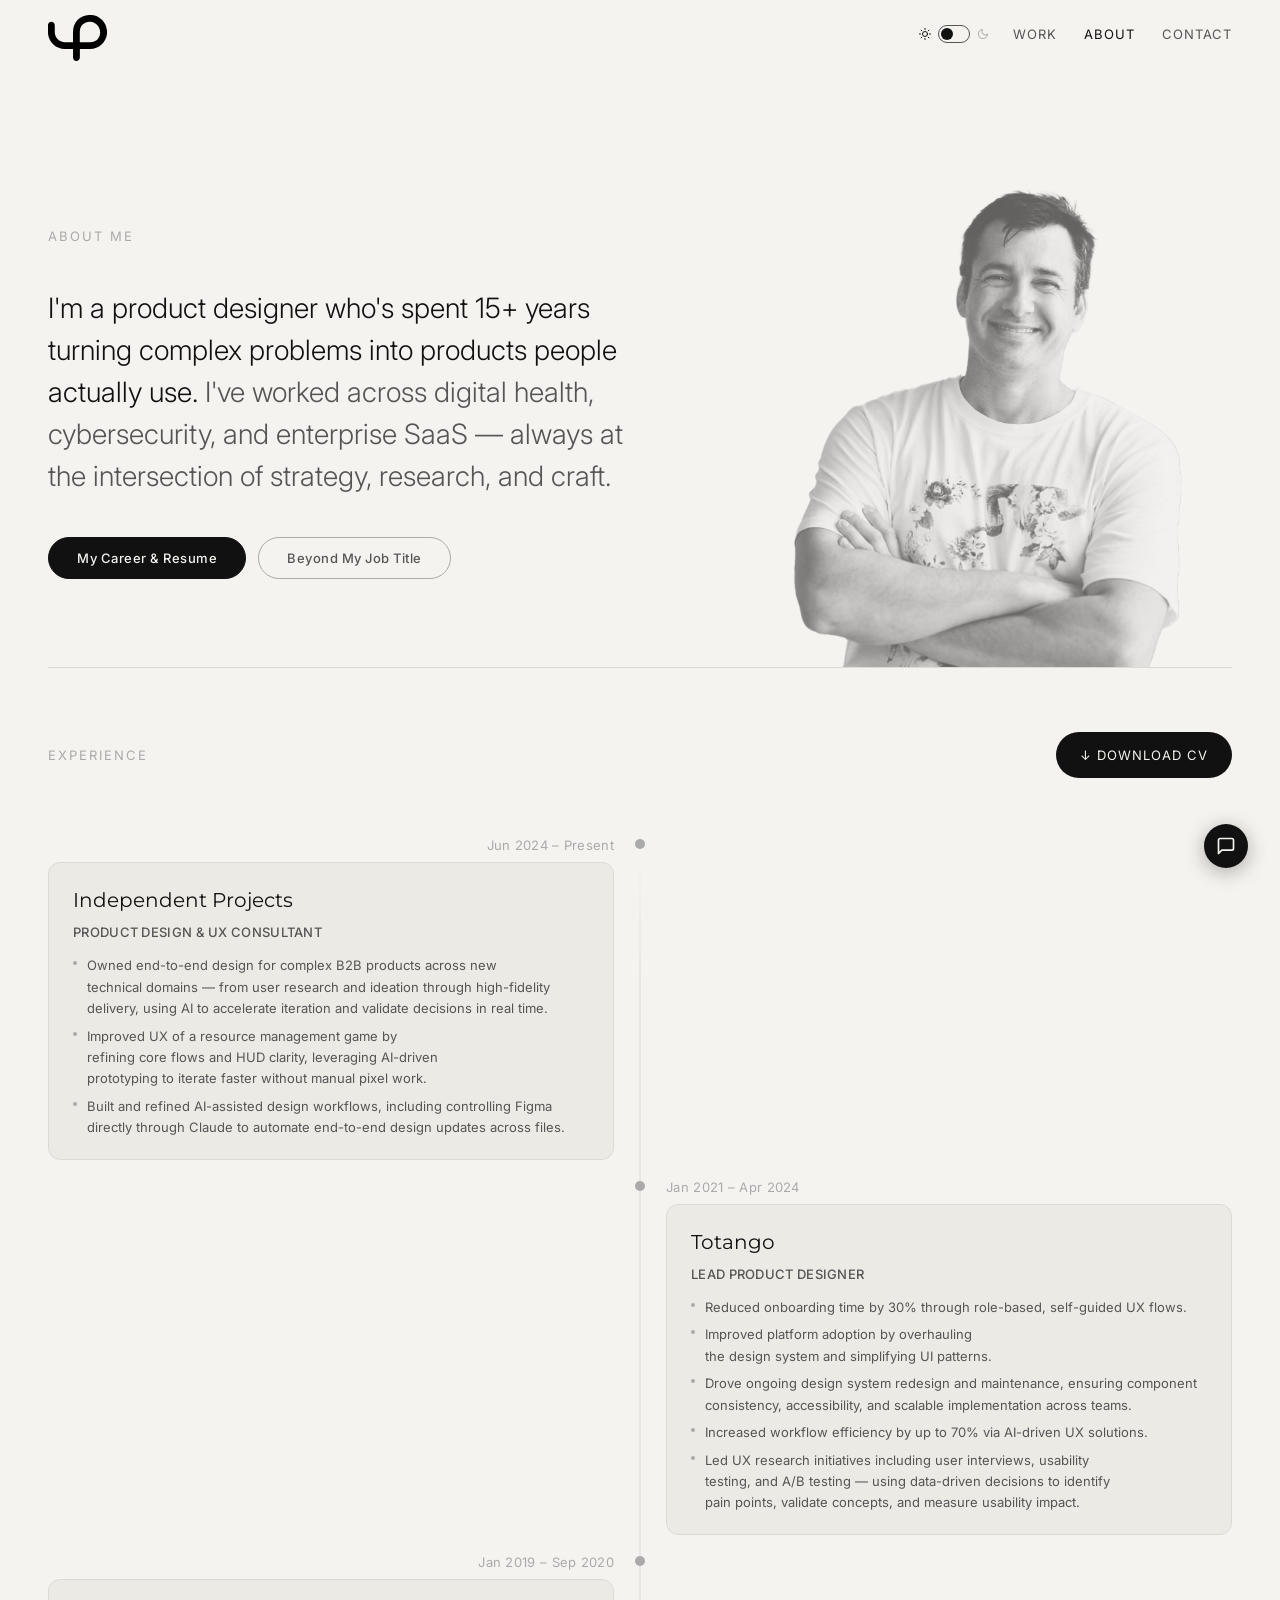
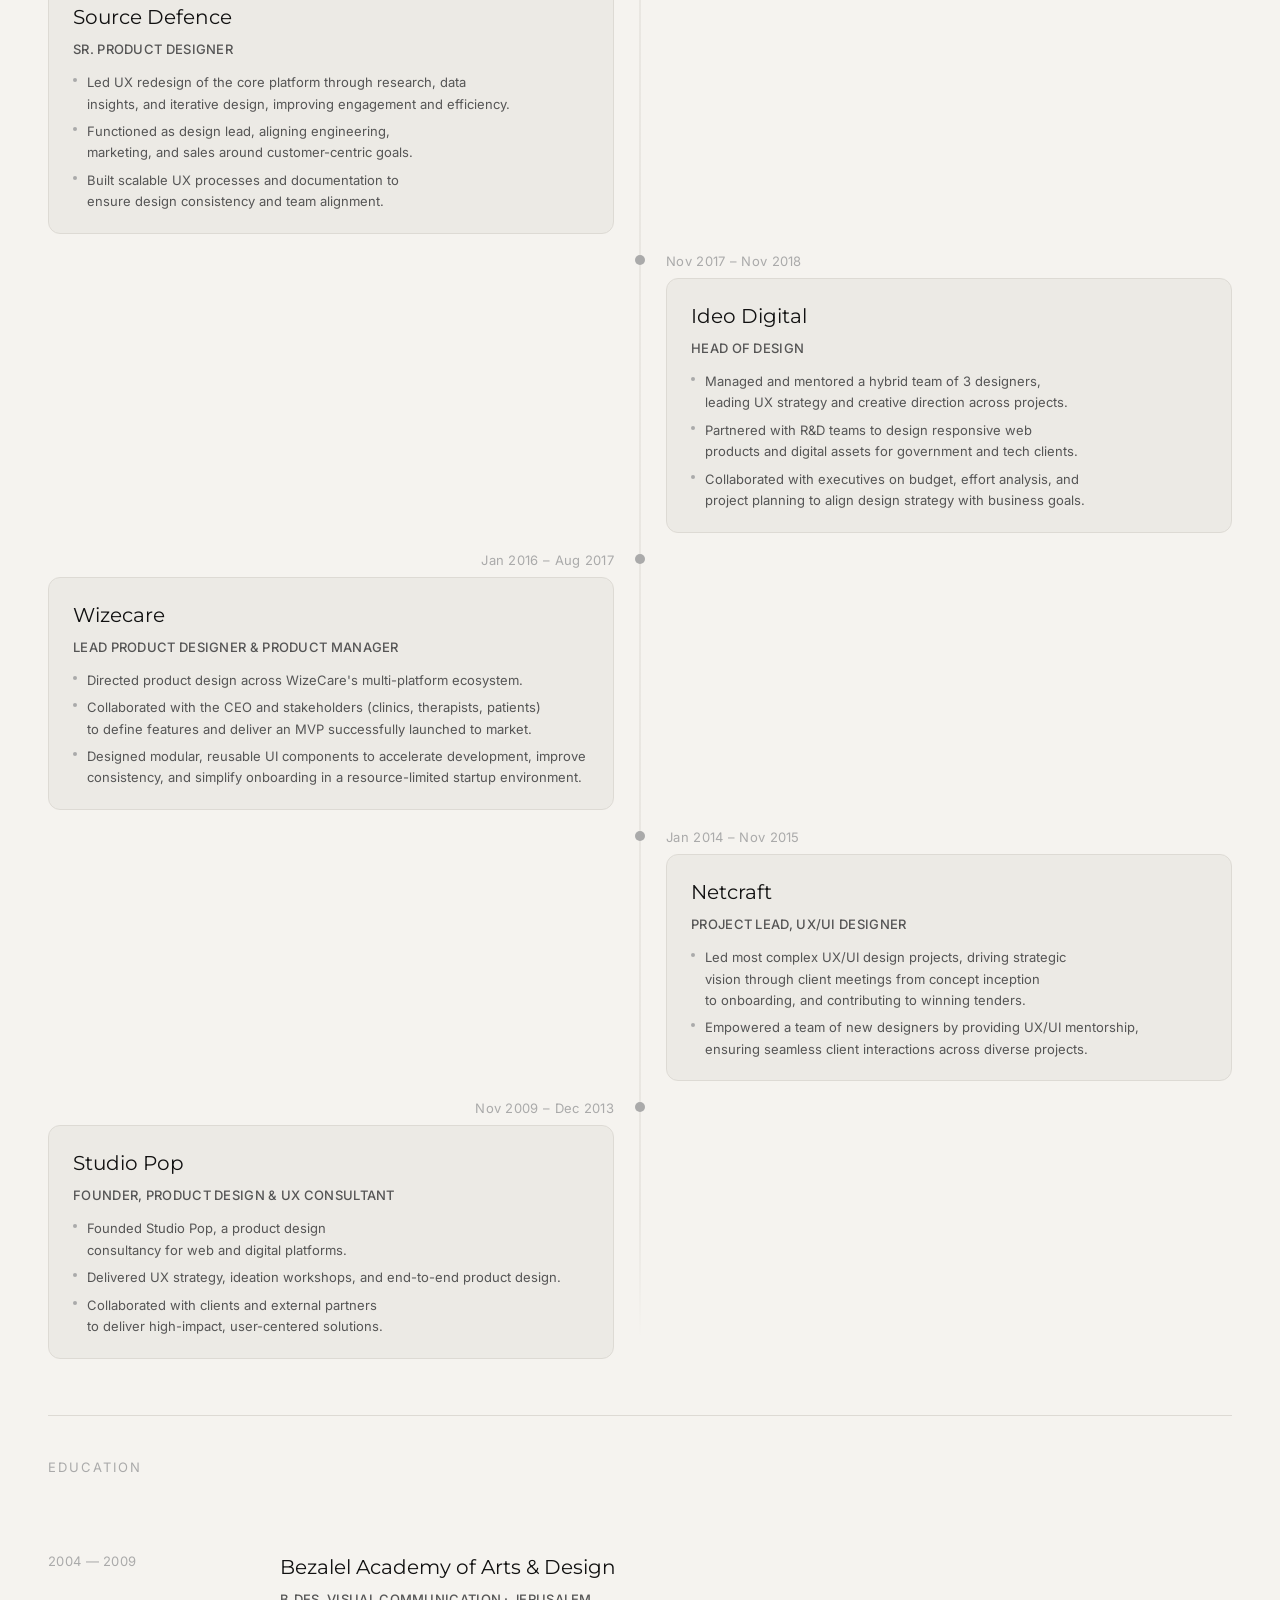
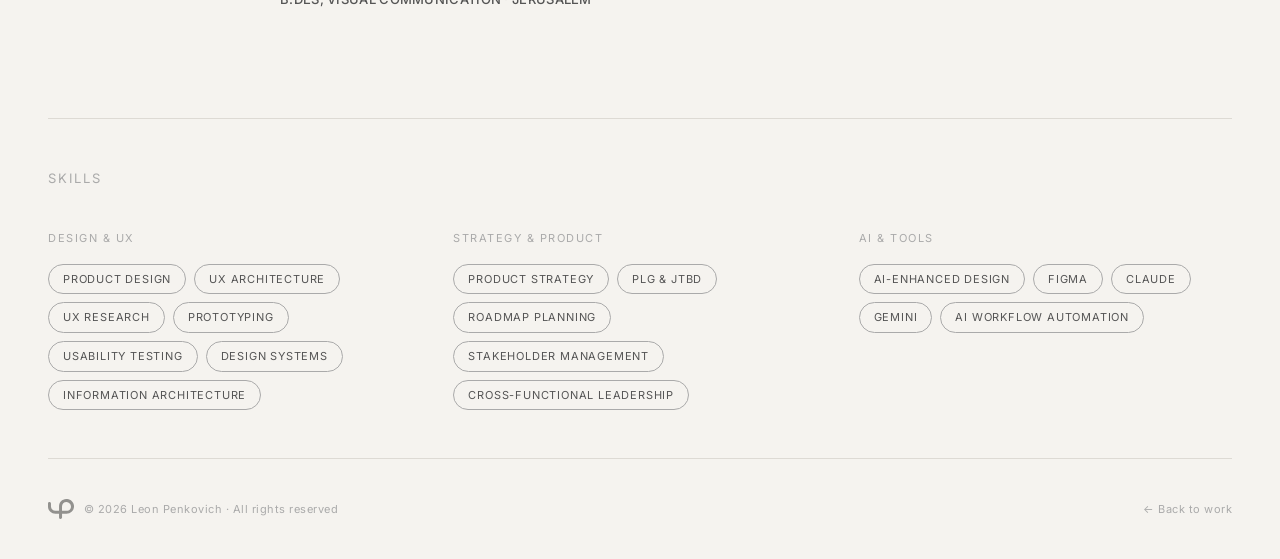
==== commit 76d30482: "Update About page Experience bullets to match new CV Co-Authored-By: Claude Sonnet 4.6 <noreply@anth" ====
--- a/about/index.html
+++ b/about/index.html
@@ -551,7 +551,7 @@
     <section class="cv-section">
       <div class="cv-header-row">
         <p class="section-label" style="margin-bottom:0;">Experience</p>
-        <a class="cv-download" href="https://tinyurl.com/penkoleon" target="_blank" rel="noopener">
+        <a class="cv-download" href="/LeonPenkovich_SRPD_UXA_CV_2026.pdf" target="_blank" rel="noopener">
           ↓ Download CV
         </a>
       </div>
@@ -566,9 +566,9 @@
               <p class="cv-company">Independent Projects</p>
               <p class="cv-title">Product Design &amp; UX Consultant</p>
               <ul class="cv-bullets">
-              <li>End-to-end product design across API security and cardiac electrophysiology</li>
-              <li>UX research, definition, and high-fidelity design delivery</li>
-              <li>HUD optimization for a resource management game</li>
+              <li>Owned end-to-end design for complex B2B products across new technical domains — from user research and ideation through high-fidelity delivery, using AI to accelerate iteration and validate decisions in real time.</li>
+              <li>Improved UX of a resource management game by refining core flows and HUD clarity, leveraging AI-driven prototyping to iterate faster without manual pixel work.</li>
+              <li>Built and refined AI-assisted design workflows, including controlling Figma directly through Claude to automate end-to-end design updates across files.</li>
               </ul>
             </div>
             <div class="cv-card-back">
@@ -593,9 +593,11 @@
               <p class="cv-company">Totango</p>
               <p class="cv-title">Lead Product Designer</p>
               <ul class="cv-bullets">
-              <li>Reduced onboarding time by 30% via role-based, self-guided UX flows</li>
-              <li>Increased workflow efficiency up to 70% via AI-driven UX solutions</li>
-              <li>Led design system redesign — accessibility, consistency, scalable implementation</li>
+              <li>Reduced onboarding time by 30% through role-based, self-guided UX flows.</li>
+              <li>Improved platform adoption by overhauling the design system and simplifying UI patterns.</li>
+              <li>Drove ongoing design system redesign and maintenance, ensuring component consistency, accessibility, and scalable implementation across teams.</li>
+              <li>Increased workflow efficiency by up to 70% via AI-driven UX solutions.</li>
+              <li>Led UX research initiatives including user interviews, usability testing, and A/B testing — using data-driven decisions to identify pain points, validate concepts, and measure usability impact.</li>
               </ul>
             </div>
             <div class="cv-card-back">
@@ -622,8 +624,9 @@
               <p class="cv-company">Source Defence</p>
               <p class="cv-title">Sr. Product Designer</p>
               <ul class="cv-bullets">
-              <li>Led UX redesign of core cybersecurity platform through research and data insights</li>
-              <li>Aligned engineering, marketing, and sales around customer-centric goals</li>
+              <li>Led UX redesign of the core platform through research, data insights, and iterative design, improving engagement and efficiency.</li>
+              <li>Functioned as design lead, aligning engineering, marketing, and sales around customer-centric goals.</li>
+              <li>Built scalable UX processes and documentation to ensure design consistency and team alignment.</li>
               </ul>
             </div>
             <div class="cv-card-back">
@@ -648,8 +651,9 @@
               <p class="cv-company">Ideo Digital</p>
               <p class="cv-title">Head of Design</p>
               <ul class="cv-bullets">
-              <li>Managed and mentored a hybrid team of 3 designers</li>
-              <li>Delivered responsive web products for government and tech clients</li>
+              <li>Managed and mentored a hybrid team of 3 designers, leading UX strategy and creative direction across projects.</li>
+              <li>Partnered with R&amp;D teams to design responsive web products and digital assets for government and tech clients.</li>
+              <li>Collaborated with executives on budget, effort analysis, and project planning to align design strategy with business goals.</li>
               </ul>
             </div>
             <div class="cv-card-back">
@@ -673,8 +677,9 @@
               <p class="cv-company">Wizecare</p>
               <p class="cv-title">Lead Product Designer &amp; Product Manager</p>
               <ul class="cv-bullets">
-              <li>Directed product design across a multi-platform digital health ecosystem</li>
-              <li>Delivered MVP to market in collaboration with CEO and stakeholders</li>
+              <li>Directed product design across WizeCare's multi-platform ecosystem.</li>
+              <li>Collaborated with the CEO and stakeholders (clinics, therapists, patients) to define features and deliver an MVP successfully launched to market.</li>
+              <li>Designed modular, reusable UI components to accelerate development, improve consistency, and simplify onboarding in a resource-limited startup environment.</li>
               </ul>
             </div>
             <div class="cv-card-back">
@@ -700,8 +705,8 @@
               <p class="cv-company">Netcraft</p>
               <p class="cv-title">Project Lead, UX/UI Designer</p>
               <ul class="cv-bullets">
-              <li>Led complex UX/UI projects from concept to onboarding</li>
-              <li>Mentored junior designers, contributed to winning tenders</li>
+              <li>Led most complex UX/UI design projects, driving strategic vision through client meetings from concept inception to onboarding, and contributing to winning tenders.</li>
+              <li>Empowered a team of new designers by providing UX/UI mentorship, ensuring seamless client interactions across diverse projects.</li>
               </ul>
             </div>
             <div class="cv-card-back">
@@ -727,7 +732,9 @@
               <p class="cv-company">Studio Pop</p>
               <p class="cv-title">Founder, Product Design &amp; UX Consultant</p>
               <ul class="cv-bullets">
-              <li>Founded design consultancy delivering UX strategy and end-to-end product design</li>
+              <li>Founded Studio Pop, a product design consultancy for web and digital platforms.</li>
+              <li>Delivered UX strategy, ideation workshops, and end-to-end product design.</li>
+              <li>Collaborated with clients and external partners to deliver high-impact, user-centered solutions.</li>
               </ul>
             </div>
             <div class="cv-card-back">
--- a/css/style.css
+++ b/css/style.css
@@ -837,6 +837,35 @@
 
 .cs-p + .cs-p { margin-top: 16px; }
 
+.cs-eyebrow {
+  font-size: 11px;
+  font-weight: 400;
+  letter-spacing: 0.08em;
+  text-transform: uppercase;
+  color: var(--accent);
+  margin-bottom: 4px;
+}
+
+.cs-bullets {
+  list-style: disc;
+  padding-left: 20px;
+  margin-top: 16px;
+  display: flex;
+  flex-direction: column;
+  gap: 10px;
+  max-width: 640px;
+  font-size: 14px;
+  color: var(--muted);
+  line-height: 1.7;
+}
+
+.cs-footnote {
+  margin-top: 16px;
+  font-size: 11px;
+  color: var(--muted);
+  opacity: 0.6;
+}
+
 /* Problem pairs: two columns side by side */
 .problem-pairs-grid {
   display: grid;
@@ -1078,7 +1107,7 @@
 }
 
 .step-title {
-  font-size: 20px;
+  font-size: 30px;
   font-weight: 400;
   color: var(--fg);
   margin-bottom: 12px;
@@ -1099,6 +1128,111 @@
   margin: 28px 0;
   border: 1px solid var(--border);
   cursor: zoom-in;
+}
+
+.cs-img-plain {
+  width: 100%;
+  display: block;
+  margin: 28px 0;
+}
+
+.trusted-svg-wrap {
+  width: 100%;
+  margin: 28px 0;
+}
+
+.trusted-svg-wrap svg {
+  width: 100%;
+  height: auto;
+  display: block;
+}
+
+body.light .svg-adaptive-text {
+  fill: var(--fg);
+}
+
+.ux-cards-row {
+  display: grid;
+  grid-template-columns: repeat(5, 1fr);
+  gap: 12px;
+  margin-top: 28px;
+}
+
+.ux-card {
+  background: var(--bg);
+  border: 1px solid var(--border);
+  border-radius: 12px;
+  overflow: hidden;
+  display: flex;
+  flex-direction: column;
+  font-weight: 300;
+}
+
+.ux-card-img-wrap {
+  width: 100%;
+  aspect-ratio: 4 / 3;
+  overflow: hidden;
+  background: #f5f3ef;
+}
+
+.ux-card-img {
+  width: 100%;
+  height: 100%;
+  object-fit: cover;
+  object-position: center;
+  display: block;
+  filter: grayscale(1);
+  mix-blend-mode: multiply;
+  transition: filter 0.4s ease;
+}
+
+.ux-card:hover .ux-card-img {
+  filter: grayscale(0);
+}
+
+.ux-card-body {
+  padding: 20px 18px 24px;
+  display: flex;
+  flex-direction: column;
+  gap: 10px;
+  flex: 1;
+}
+
+.ux-card-num {
+  font-size: 11px;
+  font-weight: 400;
+  color: var(--dim);
+  margin: 0;
+  letter-spacing: 2px;
+  text-transform: uppercase;
+}
+
+.ux-card-title {
+  display: block;
+  font-family: 'Montserrat', sans-serif;
+  font-size: 20px;
+  font-weight: 400;
+  color: var(--fg);
+  line-height: 1.4;
+}
+
+.ux-card-desc {
+  font-size: 13px;
+  color: var(--muted);
+  line-height: 1.7;
+  margin: 0;
+}
+
+@media (max-width: 900px) {
+  .ux-cards-row {
+    grid-template-columns: repeat(3, 1fr);
+  }
+}
+
+@media (max-width: 560px) {
+  .ux-cards-row {
+    grid-template-columns: repeat(2, 1fr);
+  }
 }
 
 .metrics-grid {
@@ -1236,10 +1370,20 @@
   margin-top: 24px;
 }
 
+.cs-split-layout--reverse {
+  direction: rtl;
+}
+
+.cs-split-layout--reverse > * {
+  direction: ltr;
+}
+
 .cs-split-img-wrap {
   display: flex;
   justify-content: flex-end;
   align-items: flex-start;
+  border-radius: 12px;
+  overflow: hidden;
 }
 
 .cs-split-img {
@@ -1249,6 +1393,164 @@
   object-fit: contain;
   object-position: right top;
 }
+
+.cs-split-img--nobg {
+  mix-blend-mode: multiply;
+}
+
+.cs-split-img--no-radius {
+  border-radius: 0;
+}
+
+.cs-split-img-wrap:has(.cs-split-img--no-radius) {
+  border-radius: 0;
+}
+
+.cs-split-img-wrap--light-bg {
+  background: #f5f3ef;
+  border: 1px solid var(--border);
+}
+
+.pan-wrap {
+  overflow: hidden;
+  cursor: grab;
+  user-select: none;
+  position: relative;
+  border-radius: 12px;
+  width: 100%;
+  aspect-ratio: 1 / 1;
+}
+
+.pan-wrap.is-dragging {
+  cursor: grabbing;
+}
+
+.pan-hint {
+  position: absolute;
+  inset: 0;
+  display: flex;
+  flex-direction: column;
+  align-items: center;
+  justify-content: center;
+  gap: 8px;
+  background: rgba(0, 0, 0, 0.32);
+  color: #ffffff;
+  border-radius: 12px;
+  pointer-events: none;
+  transition: opacity 0.3s ease;
+}
+
+.pan-hint.hidden {
+  opacity: 0;
+}
+
+.pan-hint-icon {
+  font-size: 28px;
+  font-variation-settings: 'wght' 300;
+}
+
+.pan-hint-text {
+  font-size: 13px;
+  font-weight: 400;
+  letter-spacing: 0.5px;
+}
+
+.pan-overlay {
+  position: fixed;
+  inset: 0;
+  background: rgba(0, 0, 0, 0.85);
+  z-index: 1000;
+  display: flex;
+  align-items: center;
+  justify-content: center;
+  opacity: 0;
+  pointer-events: none;
+  transition: opacity 0.25s ease;
+}
+
+.pan-overlay.open {
+  opacity: 1;
+  pointer-events: all;
+}
+
+.pan-overlay-close {
+  position: absolute;
+  top: 20px;
+  right: 24px;
+  background: none;
+  border: none;
+  color: #fff;
+  font-size: 32px;
+  cursor: pointer;
+  line-height: 1;
+  z-index: 2;
+  opacity: 0.7;
+}
+
+.pan-overlay-close:hover { opacity: 1; }
+
+.pan-overlay-frame {
+  position: relative;
+  width: 92vw;
+  height: 92vh;
+  border-radius: 12px;
+  overflow: hidden;
+  background: #f5f3ef;
+  border: 1px solid rgba(255,255,255,0.15);
+  cursor: grab;
+}
+
+.pan-overlay-frame.is-dragging { cursor: grabbing; }
+
+.pan-controls {
+  position: absolute;
+  bottom: 12px;
+  right: 12px;
+  display: flex;
+  gap: 6px;
+  z-index: 2;
+}
+
+.pan-btn--expand {
+  position: absolute;
+  top: 10px;
+  right: 10px;
+  z-index: 2;
+}
+
+.pan-btn {
+  width: 30px;
+  height: 30px;
+  border-radius: 6px;
+  border: 1px solid var(--border);
+  background: var(--bg);
+  color: var(--fg);
+  font-size: 15px;
+  line-height: 1;
+  cursor: pointer;
+  display: flex;
+  align-items: center;
+  justify-content: center;
+  transition: background 0.15s;
+}
+
+.pan-btn:hover {
+  background: var(--surface);
+}
+
+.pan-img {
+  position: absolute;
+  top: 0;
+  left: 0;
+  width: auto;
+  height: auto;
+  max-width: none;
+  max-height: none;
+  display: block;
+  will-change: transform;
+  transform-origin: 0 0;
+}
+
 
 @media (max-width: 720px) {
   .cs-split-layout { grid-template-columns: 1fr; }
@@ -1353,6 +1655,7 @@
   display: block;
   transform: translateX(-100px) scale(1.69);
   transform-origin: top right;
+  border-radius: 12px;
 }
 
 
@@ -1384,24 +1687,7 @@
   transition: background 0.3s;
 }
 
-.cs-nav-link::before {
-  content: '';
-  position: absolute;
-  inset: 0;
-  background-image: var(--thumb);
-  background-size: cover;
-  background-position: center top;
-  filter: grayscale(100%) brightness(0.5);
-  opacity: 0;
-  transition: opacity 0.4s ease;
-  z-index: 0;
-}
-
-.cs-nav-link:hover::before {
-  opacity: 0.5;
-}
-
-.cs-nav-link:hover { background: var(--bg); }
+.cs-nav-link:hover { background: var(--surface); }
 
 .cs-nav-link > * {
   position: relative;
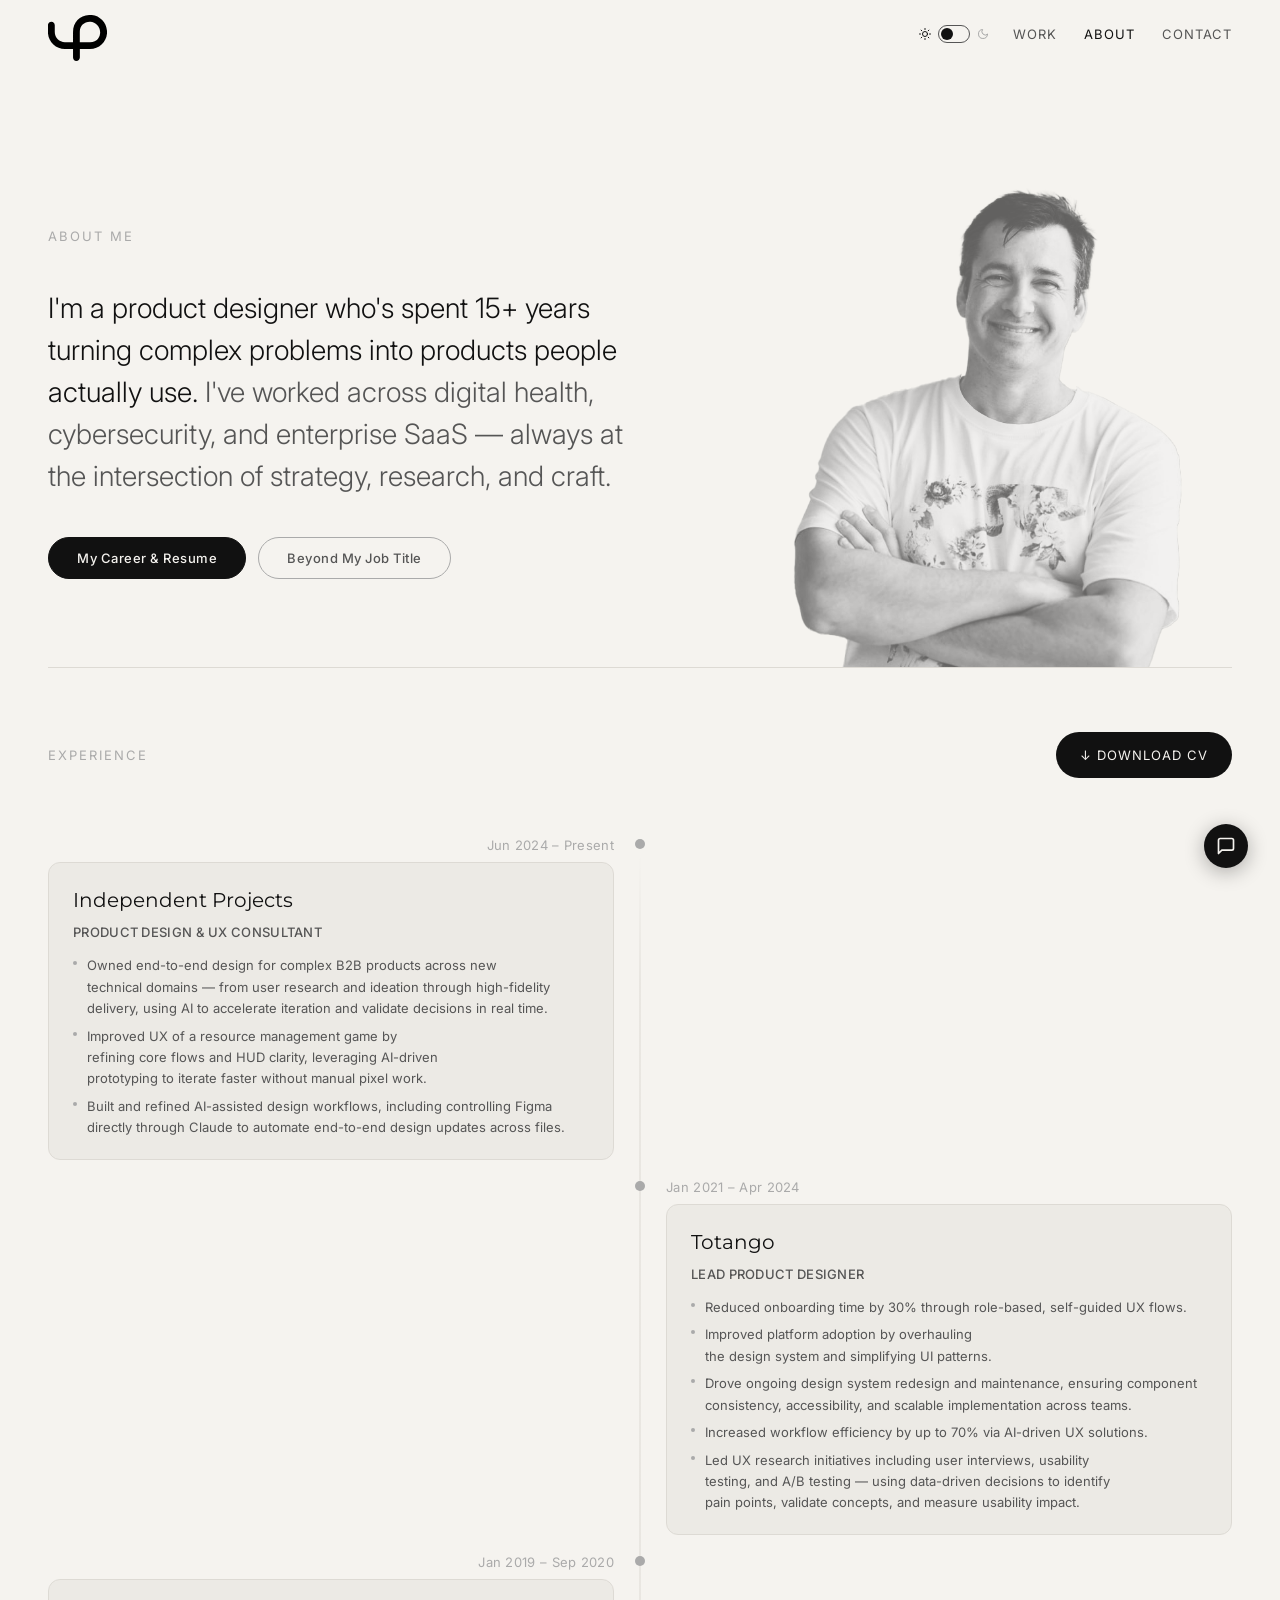
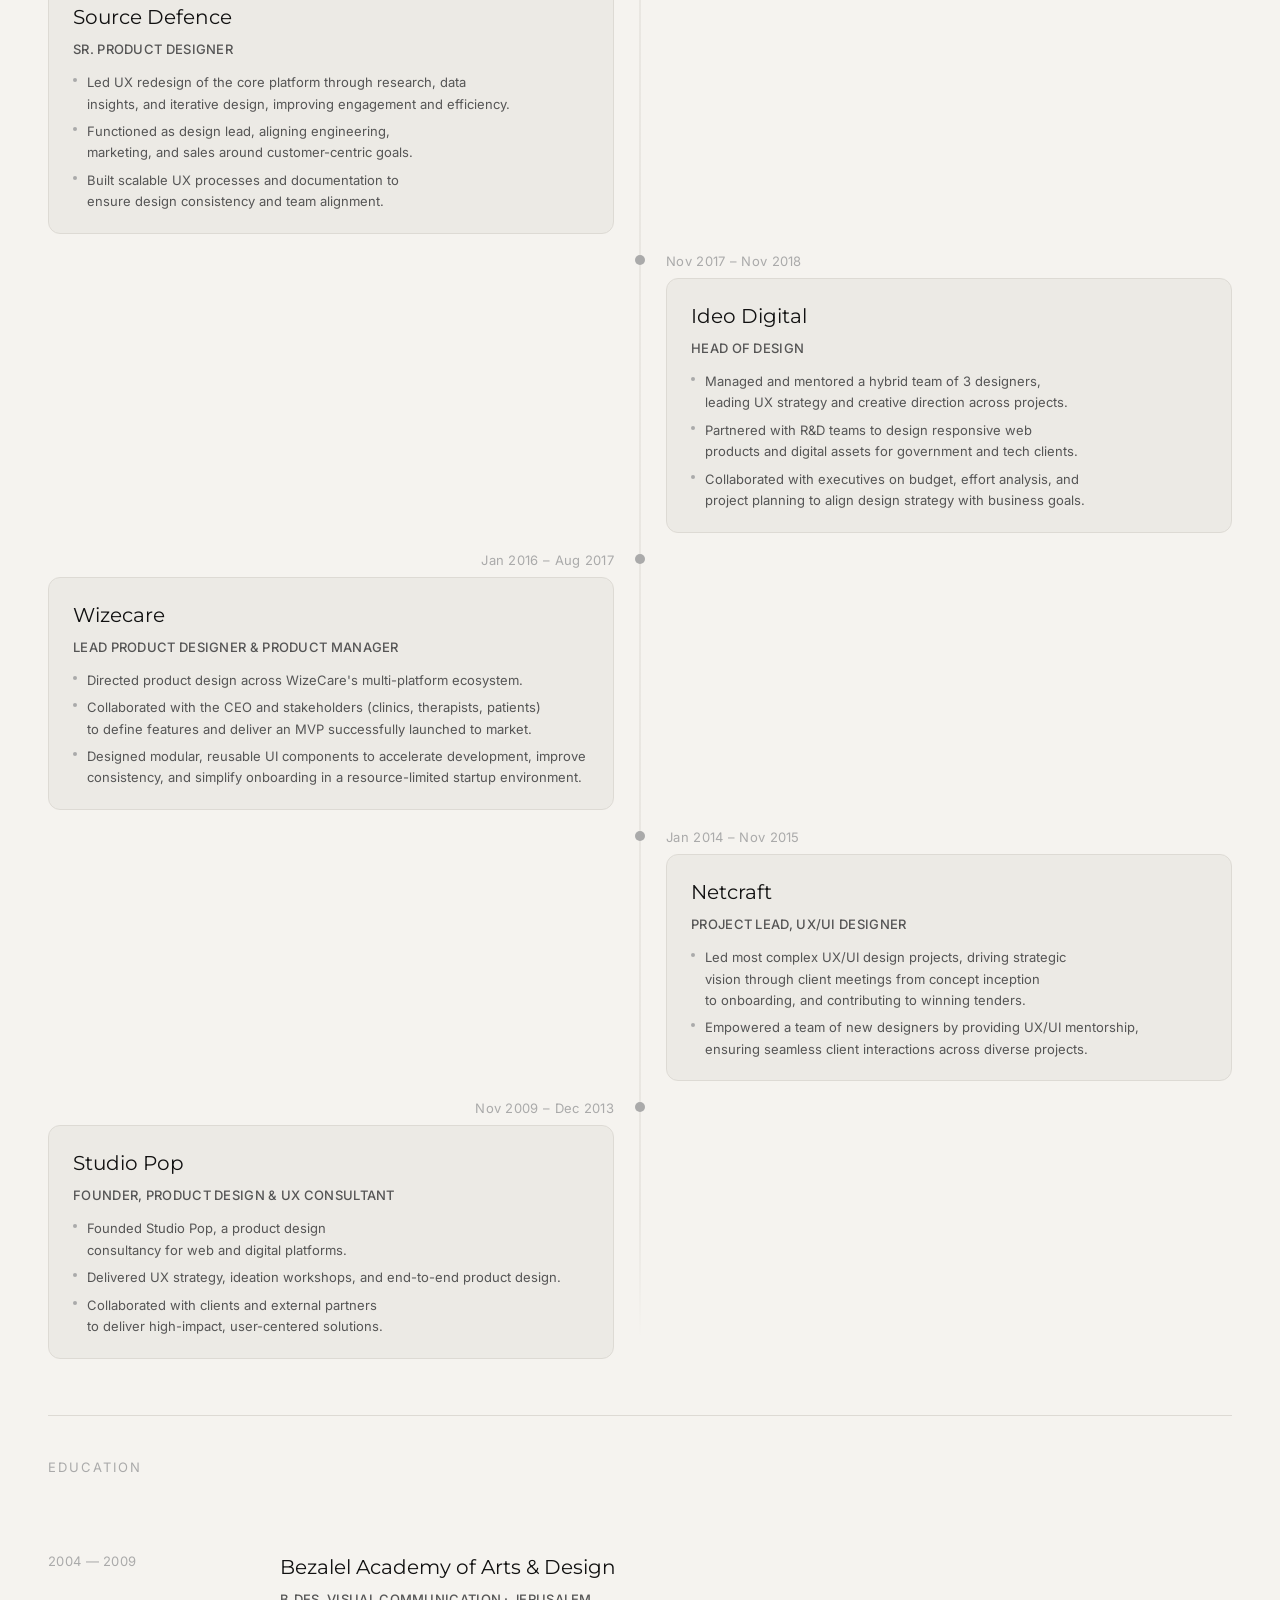
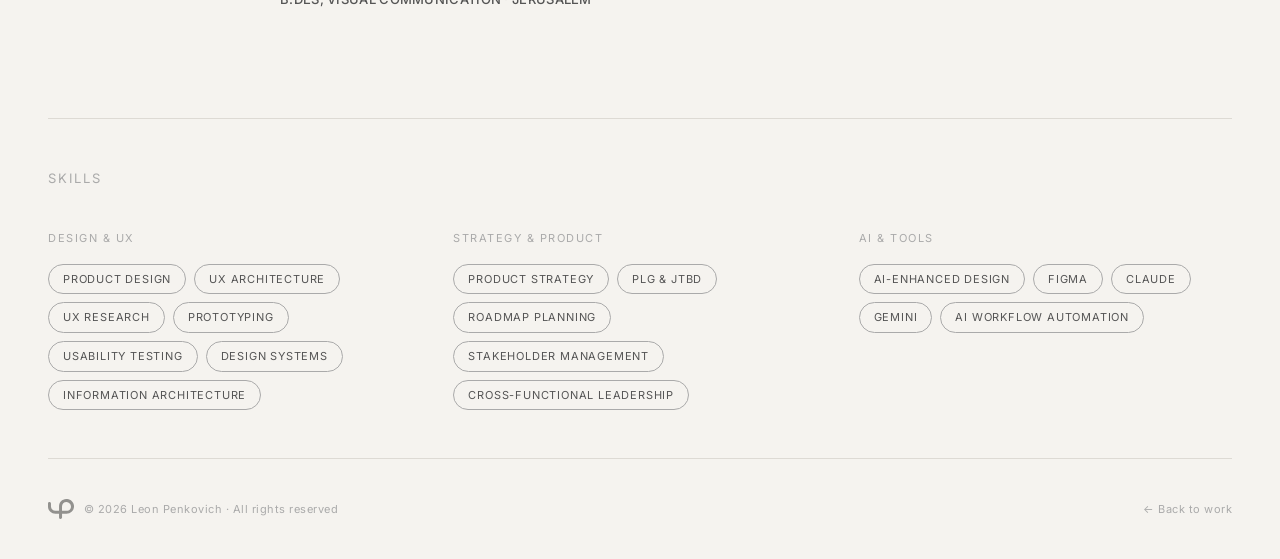
==== commit ab8c99d3: "Mobile fixes: hamburger menu, responsive layout, pan buttons Co-Authored-By: Claude Sonnet 4.6 <nore" ====
--- a/about/index.html
+++ b/about/index.html
@@ -521,6 +521,24 @@
           <li><a href="/#contact">Contact</a></li>
         </ul>
       </div>
+      <button class="nav-hamburger" id="nav-hamburger" aria-label="Menu">
+        <span></span><span></span><span></span>
+      </button>
+    </div>
+    <div class="nav-mobile-menu" id="nav-mobile-menu">
+      <ul class="nav-mobile-links">
+        <li><a href="/#work">Work</a></li>
+        <li><a href="/about/">About</a></li>
+        <li><a href="/#contact">Contact</a></li>
+      </ul>
+      <div class="nav-mobile-toggle-row">
+        <span class="nav-mobile-toggle-label">Appearance</span>
+        <button class="nav-toggle" id="theme-toggle-mobile" aria-label="Toggle dark/light mode">
+          <span class="nav-toggle-icon sun"><svg width="12" height="12" viewBox="0 0 24 24" fill="none" stroke="currentColor" stroke-width="2" stroke-linecap="round" stroke-linejoin="round"><circle cx="12" cy="12" r="5"/><line x1="12" y1="1" x2="12" y2="3"/><line x1="12" y1="21" x2="12" y2="23"/><line x1="4.22" y1="4.22" x2="5.64" y2="5.64"/><line x1="18.36" y1="18.36" x2="19.78" y2="19.78"/><line x1="1" y1="12" x2="3" y2="12"/><line x1="21" y1="12" x2="23" y2="12"/><line x1="4.22" y1="19.78" x2="5.64" y2="18.36"/><line x1="18.36" y1="5.64" x2="19.78" y2="4.22"/></svg></span>
+          <span class="nav-toggle-track"><span class="nav-toggle-thumb"></span></span>
+          <span class="nav-toggle-icon moon"><svg width="12" height="12" viewBox="0 0 24 24" fill="none" stroke="currentColor" stroke-width="2" stroke-linecap="round" stroke-linejoin="round"><path d="M21 12.79A9 9 0 1 1 11.21 3 7 7 0 0 0 21 12.79z"/></svg></span>
+        </button>
+      </div>
     </div>
   </header>
 
--- a/css/style.css
+++ b/css/style.css
@@ -1229,6 +1229,78 @@
   }
 }
 
+/* ── Hamburger button ── */
+.nav-hamburger {
+  display: none;
+  flex-direction: column;
+  justify-content: center;
+  gap: 5px;
+  background: none;
+  border: none;
+  cursor: pointer;
+  padding: 4px;
+  margin-left: auto;
+}
+
+.nav-hamburger span {
+  display: block;
+  width: 22px;
+  height: 2px;
+  background: var(--fg);
+  border-radius: 2px;
+  transition: transform 0.25s, opacity 0.25s;
+}
+
+.nav-hamburger.open span:nth-child(1) { transform: translateY(7px) rotate(45deg); }
+.nav-hamburger.open span:nth-child(2) { opacity: 0; }
+.nav-hamburger.open span:nth-child(3) { transform: translateY(-7px) rotate(-45deg); }
+
+/* ── Mobile menu panel ── */
+.nav-mobile-menu {
+  display: none;
+  flex-direction: column;
+  background: var(--bg);
+  border-top: 1px solid var(--border);
+  padding: 8px 24px 20px;
+}
+
+.nav-mobile-menu.open { display: flex; }
+
+.nav-mobile-links {
+  list-style: none;
+  padding: 0;
+  margin: 0;
+}
+
+.nav-mobile-links li a {
+  display: block;
+  padding: 14px 0;
+  font-size: 18px;
+  font-weight: 400;
+  color: var(--fg);
+  text-decoration: none;
+  border-bottom: 1px solid var(--border);
+}
+
+.nav-mobile-toggle-row {
+  display: flex;
+  align-items: center;
+  justify-content: space-between;
+  padding: 16px 0 0;
+}
+
+.nav-mobile-toggle-label {
+  font-size: 13px;
+  color: var(--muted);
+}
+
+@media (max-width: 768px) {
+  .nav-logo-img { height: 37px; }
+  .nav-right { display: none; }
+  .nav-hamburger { display: flex; }
+  .pan-btn { width: 36px; height: 36px; font-size: 18px; }
+}
+
 @media (max-width: 560px) {
   .ux-cards-row {
     grid-template-columns: repeat(2, 1fr);
@@ -1553,7 +1625,11 @@
 
 
 @media (max-width: 720px) {
-  .cs-split-layout { grid-template-columns: 1fr; }
+  .cs-split-layout { grid-template-columns: 1fr; direction: ltr; }
+  .cs-split-layout--reverse { direction: ltr; }
+  .cs-split-text { order: 1; }
+  .cs-split-img-wrap,
+  .pan-wrap { order: 2; }
 }
 
 .csm-graph-wrap {
@@ -1660,7 +1736,14 @@
 
 
 @media (max-width: 720px) {
-  .cs-intro-layout { grid-template-columns: 1fr; margin-right: 0; }
+  .cs-intro-layout { grid-template-columns: 1fr; margin-right: 0; margin-bottom: 48px; }
+  .cs-intro-img-wrap { justify-content: center; }
+  .cs-intro-img {
+    transform: none;
+    max-width: 100%;
+    height: auto;
+    object-position: center;
+  }
 }
 
 /* ── Case Study Next/Prev ── */
